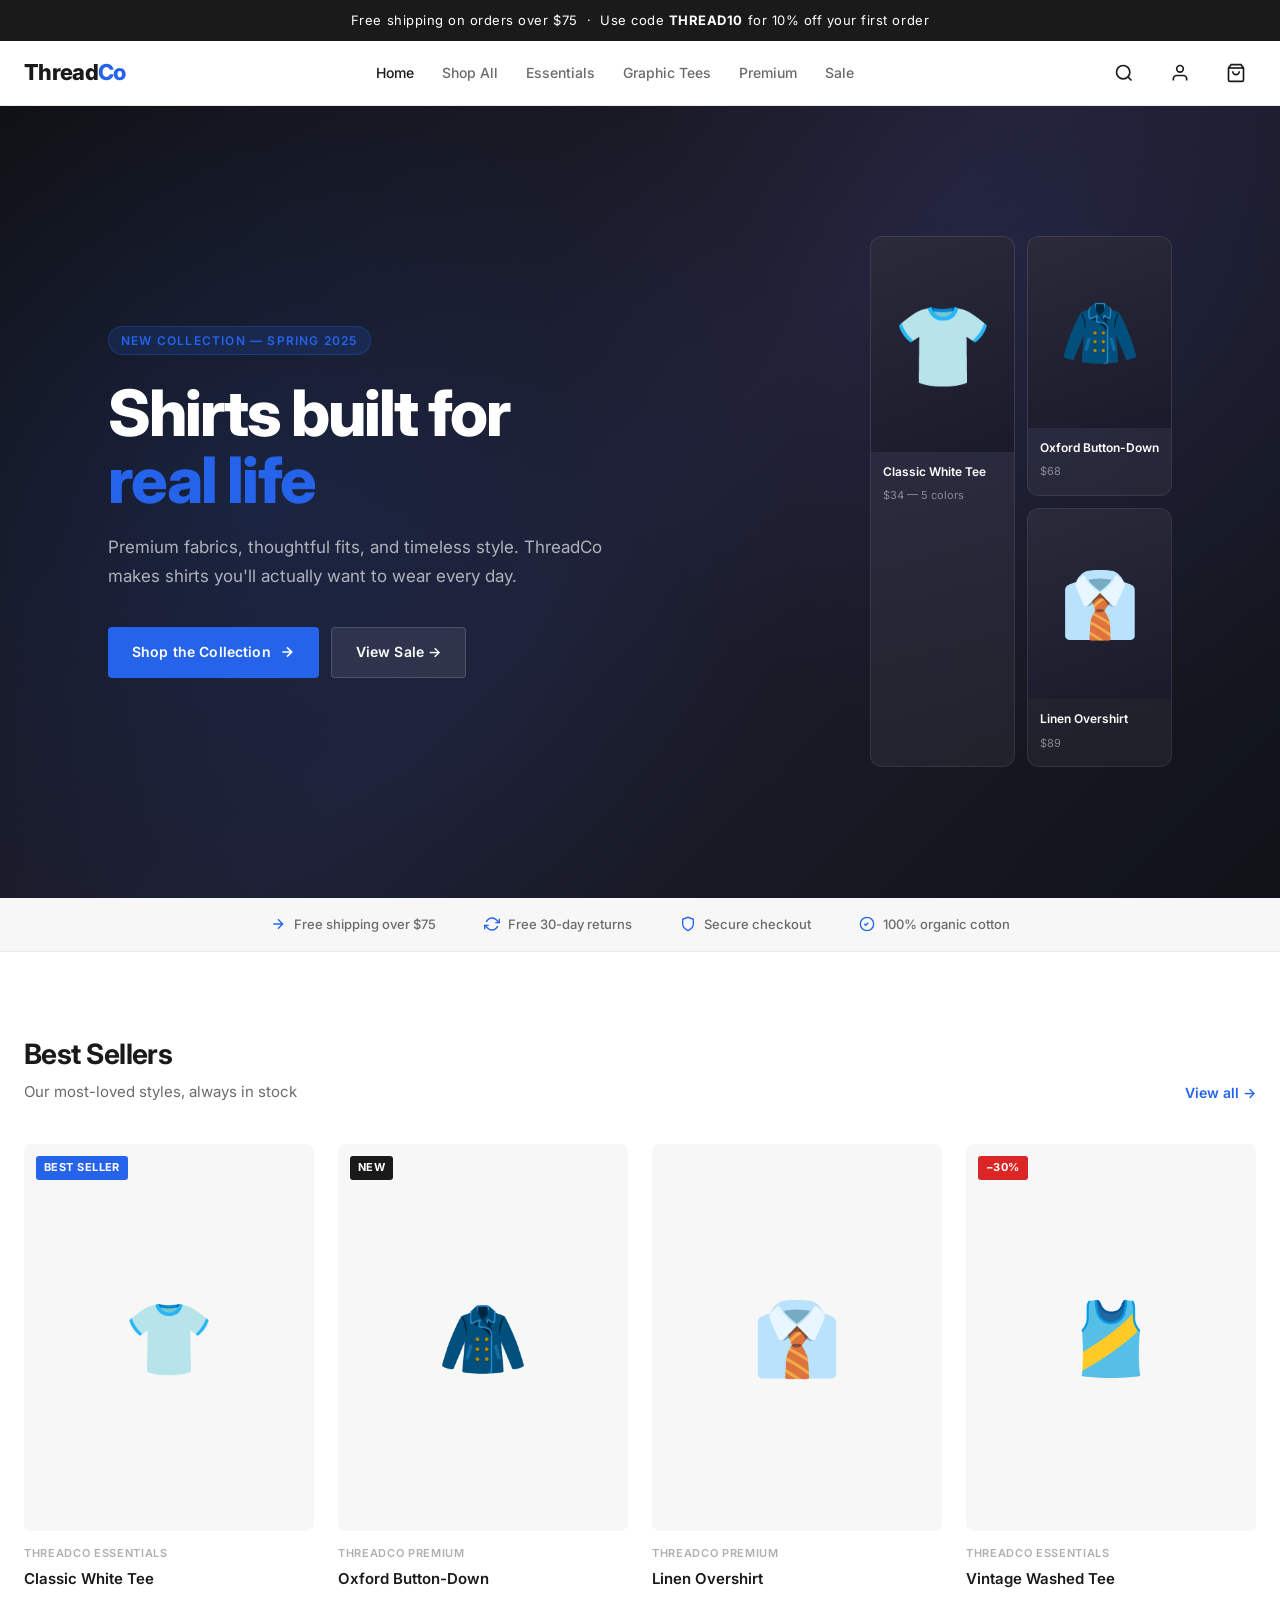
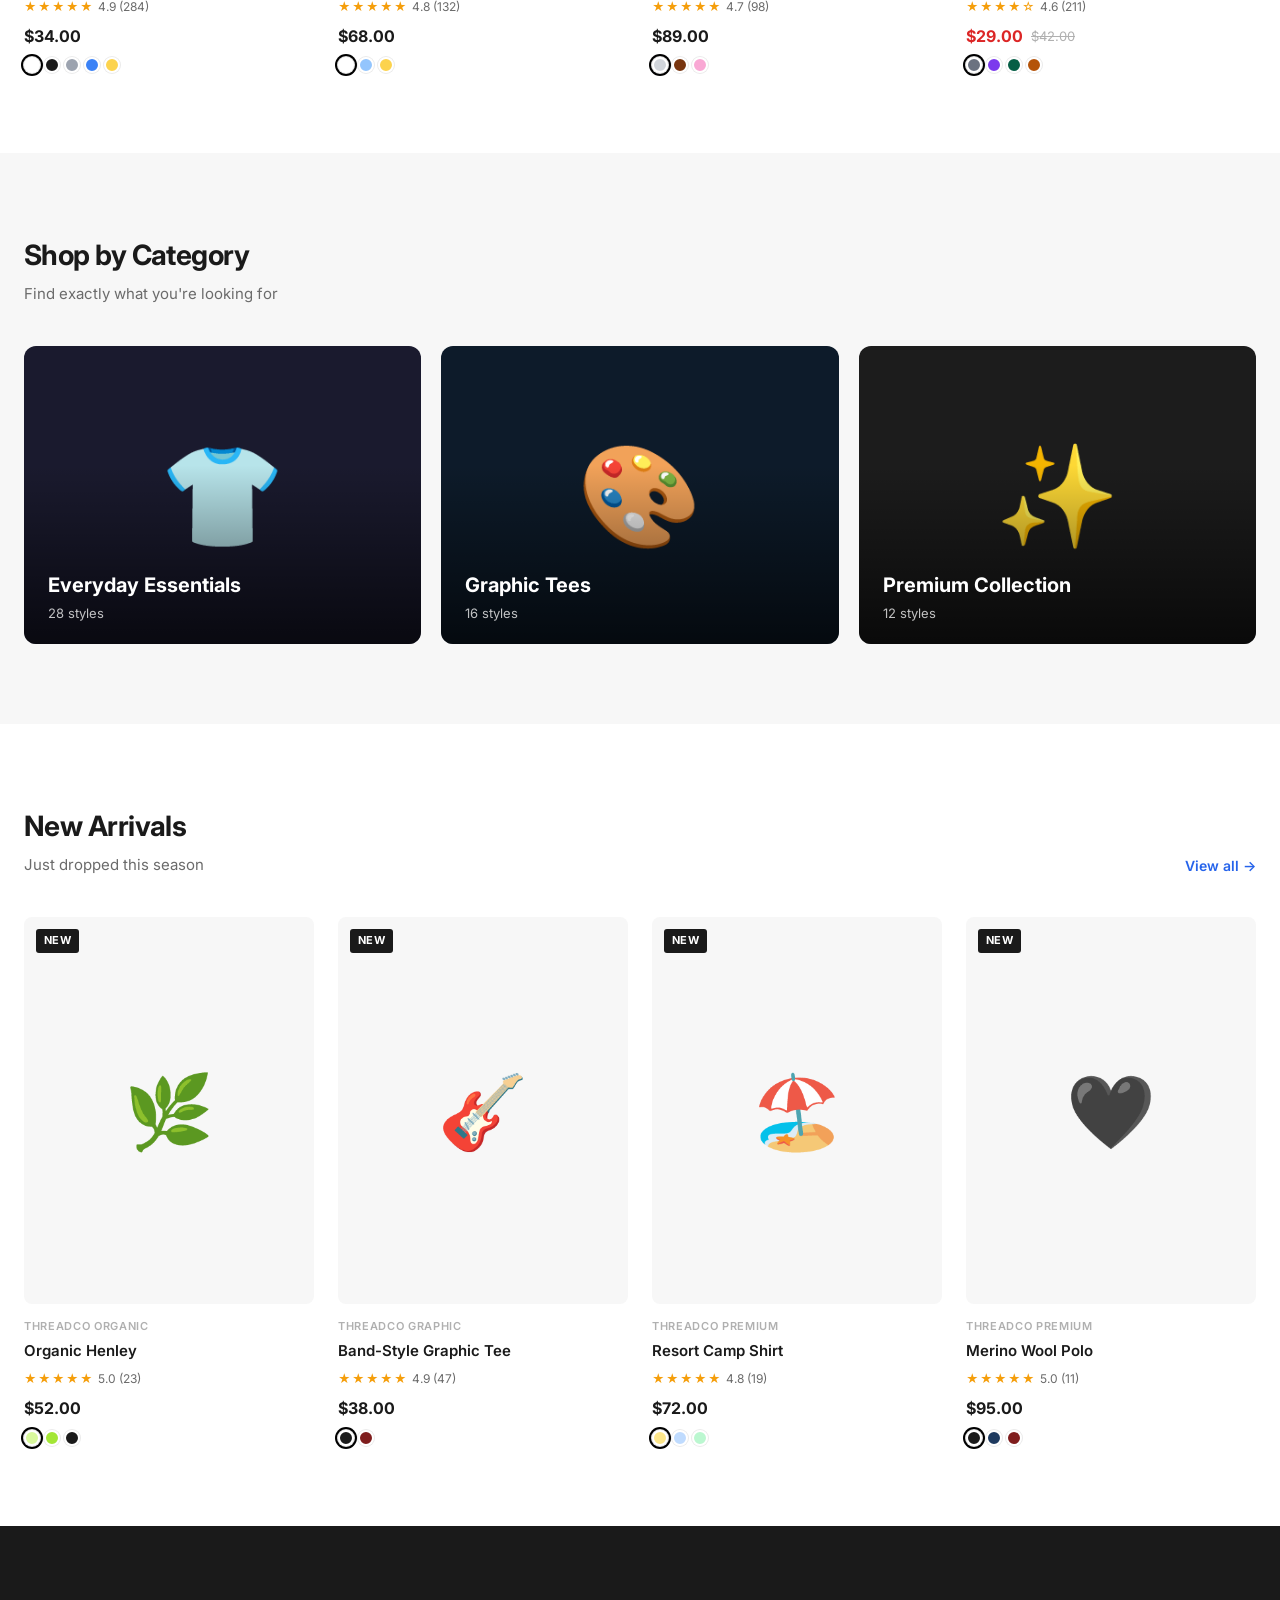
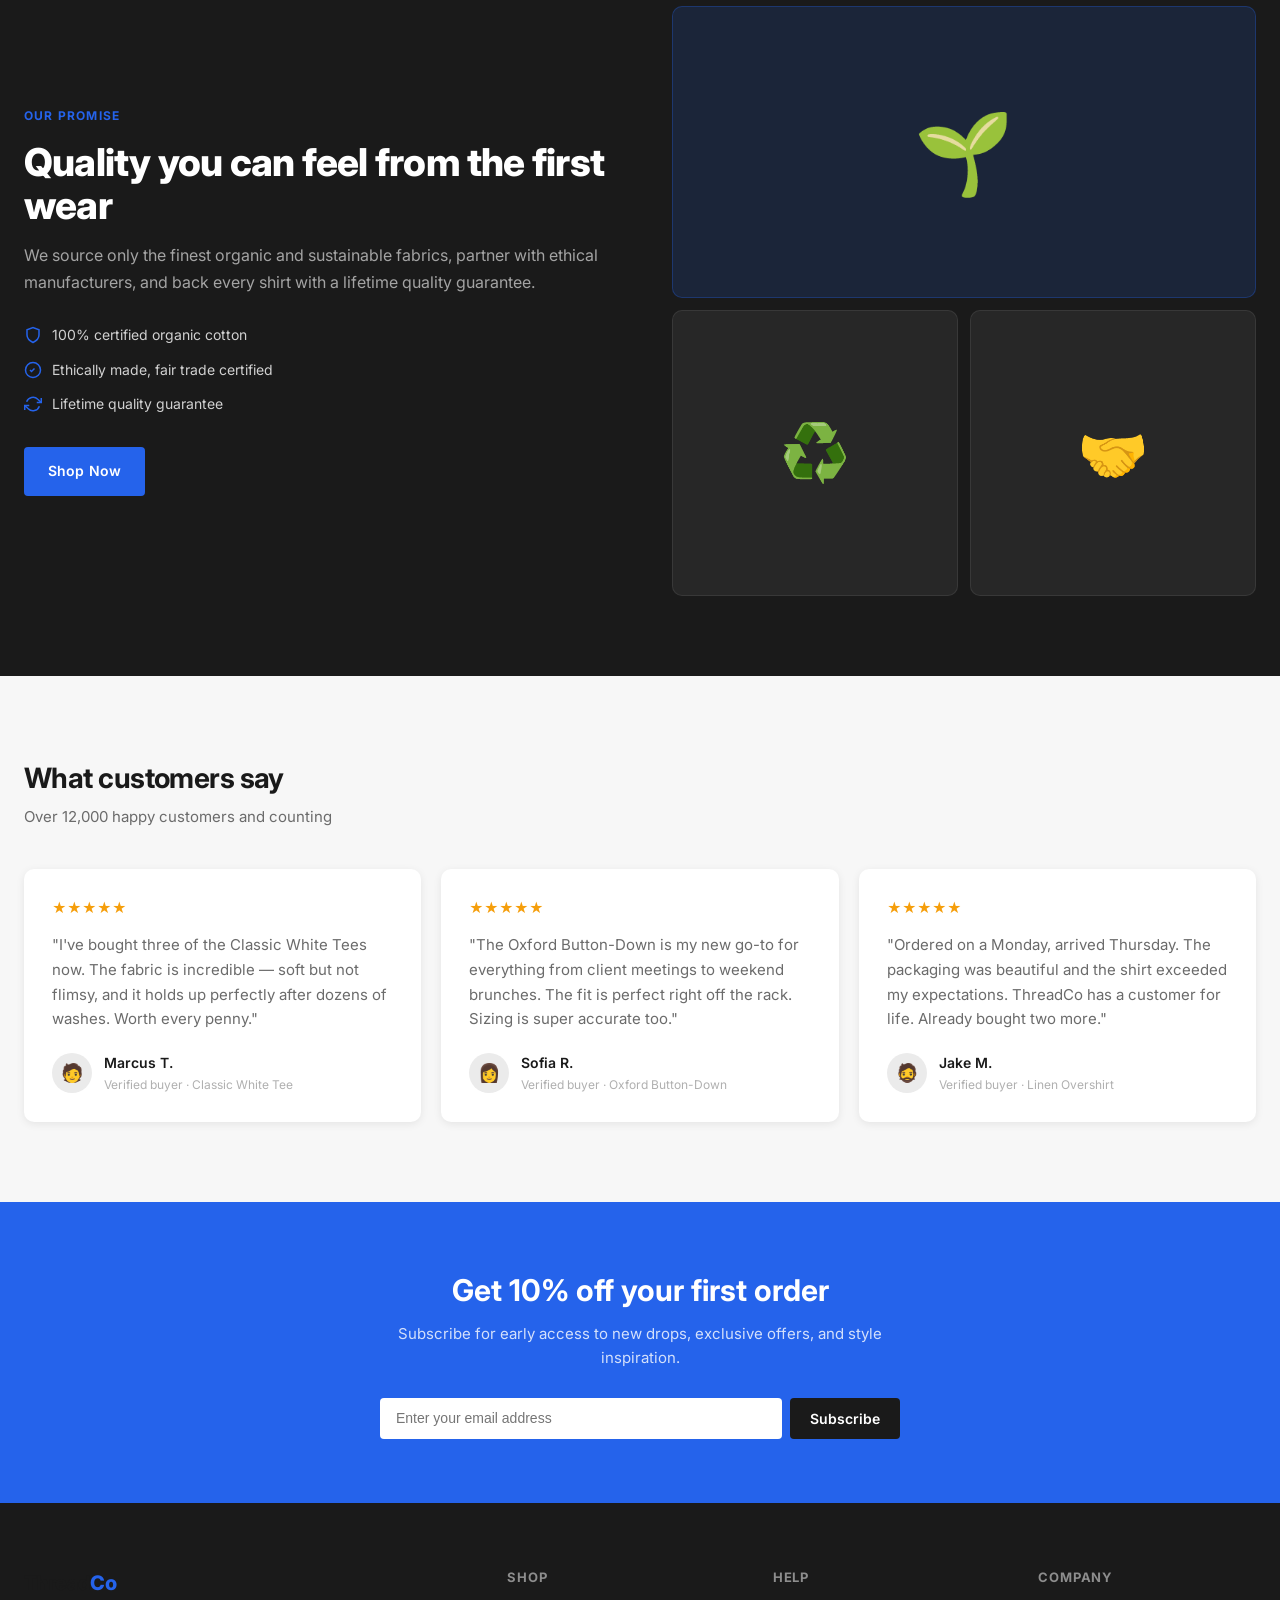
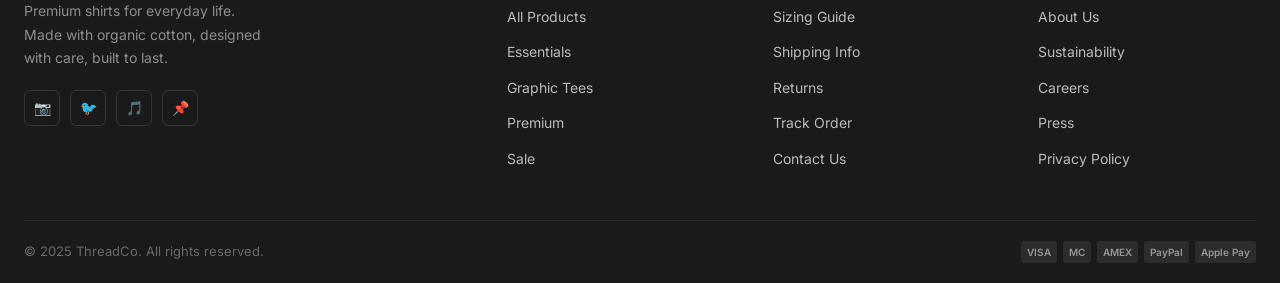
==== index.html @ a00f366d "Initial ThreadCo demo store with Solvea livechat Static Shopify-style shirt store with homepage, col" ====
<!DOCTYPE html>
<html lang="en">
<head>
  <meta charset="UTF-8" />
  <meta name="viewport" content="width=device-width, initial-scale=1.0" />
  <title>ThreadCo — Premium Everyday Shirts</title>
  <link rel="preconnect" href="https://fonts.googleapis.com" />
  <link href="https://fonts.googleapis.com/css2?family=Inter:wght@400;500;600;700;800&display=swap" rel="stylesheet" />
  <link rel="stylesheet" href="css/style.css" />
</head>
<body>

<!-- Announcement Bar -->
<div class="announcement-bar">
  Free shipping on orders over $75 &nbsp;·&nbsp; Use code <strong>THREAD10</strong> for 10% off your first order
</div>

<!-- Header -->
<header class="site-header">
  <div class="header-inner">
    <button class="icon-btn mobile-menu-btn" onclick="openMobileMenu()" aria-label="Menu">
      <svg viewBox="0 0 24 24" fill="none" stroke="currentColor" stroke-width="2"><line x1="3" y1="6" x2="21" y2="6"/><line x1="3" y1="12" x2="21" y2="12"/><line x1="3" y1="18" x2="21" y2="18"/></svg>
    </button>
    <a href="index.html" class="logo">Thread<span>Co</span></a>
    <nav class="main-nav">
      <a href="index.html" class="active">Home</a>
      <a href="collection.html">Shop All</a>
      <a href="collection.html?cat=essentials">Essentials</a>
      <a href="collection.html?cat=graphic">Graphic Tees</a>
      <a href="collection.html?cat=premium">Premium</a>
      <a href="#">Sale</a>
    </nav>
    <div class="header-actions">
      <button class="icon-btn" aria-label="Search">
        <svg viewBox="0 0 24 24" fill="none" stroke="currentColor" stroke-width="2"><circle cx="11" cy="11" r="8"/><path d="M21 21l-4.35-4.35"/></svg>
      </button>
      <button class="icon-btn" aria-label="Account">
        <svg viewBox="0 0 24 24" fill="none" stroke="currentColor" stroke-width="2"><path d="M20 21v-2a4 4 0 00-4-4H8a4 4 0 00-4 4v2"/><circle cx="12" cy="7" r="4"/></svg>
      </button>
      <button class="icon-btn" aria-label="Cart" data-cart-open>
        <svg viewBox="0 0 24 24" fill="none" stroke="currentColor" stroke-width="2"><path d="M6 2L3 6v14a2 2 0 002 2h14a2 2 0 002-2V6l-3-4z"/><line x1="3" y1="6" x2="21" y2="6"/><path d="M16 10a4 4 0 01-8 0"/></svg>
        <span class="cart-count">0</span>
      </button>
    </div>
  </div>
</header>

<!-- Mobile Nav -->
<nav class="mobile-nav">
  <div class="mobile-nav-header">
    <a href="index.html" class="logo">Thread<span>Co</span></a>
    <button class="icon-btn" onclick="closeMobileMenu()">
      <svg viewBox="0 0 24 24" fill="none" stroke="currentColor" stroke-width="2"><line x1="18" y1="6" x2="6" y2="18"/><line x1="6" y1="6" x2="18" y2="18"/></svg>
    </button>
  </div>
  <a href="index.html" class="mobile-link">Home</a>
  <a href="collection.html" class="mobile-link">Shop All</a>
  <a href="collection.html?cat=essentials" class="mobile-link">Essentials</a>
  <a href="collection.html?cat=graphic" class="mobile-link">Graphic Tees</a>
  <a href="collection.html?cat=premium" class="mobile-link">Premium</a>
  <a href="#" class="mobile-link">Sale</a>
</nav>

<!-- Cart Overlay -->
<div class="cart-overlay"></div>

<!-- Cart Drawer -->
<div class="cart-drawer">
  <div class="cart-header">
    <h2>Your Cart</h2>
    <button class="icon-btn cart-close" aria-label="Close cart">
      <svg viewBox="0 0 24 24" fill="none" stroke="currentColor" stroke-width="2"><line x1="18" y1="6" x2="6" y2="18"/><line x1="6" y1="6" x2="18" y2="18"/></svg>
    </button>
  </div>
  <div class="cart-body">
    <div class="cart-empty">
      <svg viewBox="0 0 24 24" fill="none" stroke="currentColor" stroke-width="1.5"><path d="M6 2L3 6v14a2 2 0 002 2h14a2 2 0 002-2V6l-3-4z"/><line x1="3" y1="6" x2="21" y2="6"/><path d="M16 10a4 4 0 01-8 0"/></svg>
      <p>Your cart is empty</p>
    </div>
  </div>
  <div class="cart-footer">
    <div class="cart-subtotal">
      <span>Subtotal</span>
      <span class="cart-total-val">$0.00</span>
    </div>
    <p class="cart-note">Shipping & taxes calculated at checkout</p>
    <a href="#" class="cart-checkout" onclick="showToast('Checkout coming soon!')">Checkout</a>
    <a href="#" class="cart-continue" onclick="closeCart(); return false;">Continue Shopping →</a>
  </div>
</div>

<!-- Hero -->
<section class="hero">
  <div class="hero-bg"></div>
  <div class="hero-pattern"></div>
  <div class="hero-inner">
    <div class="hero-content">
      <span class="hero-label">New Collection — Spring 2025</span>
      <h1>Shirts built for <em>real life</em></h1>
      <p>Premium fabrics, thoughtful fits, and timeless style. ThreadCo makes shirts you'll actually want to wear every day.</p>
      <div class="hero-actions">
        <a href="collection.html" class="btn btn-primary">
          Shop the Collection
          <svg width="16" height="16" viewBox="0 0 24 24" fill="none" stroke="currentColor" stroke-width="2.5"><path d="M5 12h14M12 5l7 7-7 7"/></svg>
        </a>
        <a href="collection.html?cat=sale" class="btn btn-secondary">View Sale →</a>
      </div>
    </div>
    <div class="hero-visual">
      <a href="product.html?id=1" class="hero-card">
        <div class="hero-card-img">👕</div>
        <div class="hero-card-meta">
          <h4>Classic White Tee</h4>
          <span>$34 — 5 colors</span>
        </div>
      </a>
      <a href="product.html?id=2" class="hero-card">
        <div class="hero-card-img">🧥</div>
        <div class="hero-card-meta">
          <h4>Oxford Button-Down</h4>
          <span>$68</span>
        </div>
      </a>
      <a href="product.html?id=3" class="hero-card">
        <div class="hero-card-img">👔</div>
        <div class="hero-card-meta">
          <h4>Linen Overshirt</h4>
          <span>$89</span>
        </div>
      </a>
    </div>
  </div>
</section>

<!-- Trust Bar -->
<div class="trust-bar">
  <div class="trust-bar-inner">
    <div class="trust-item">
      <svg viewBox="0 0 24 24" fill="none" stroke="currentColor" stroke-width="2"><path d="M5 12h14M12 5l7 7-7 7"/></svg>
      Free shipping over $75
    </div>
    <div class="trust-item">
      <svg viewBox="0 0 24 24" fill="none" stroke="currentColor" stroke-width="2"><polyline points="23 4 23 10 17 10"/><polyline points="1 20 1 14 7 14"/><path d="M3.51 9a9 9 0 0114.85-3.36L23 10M1 14l4.64 4.36A9 9 0 0020.49 15"/></svg>
      Free 30-day returns
    </div>
    <div class="trust-item">
      <svg viewBox="0 0 24 24" fill="none" stroke="currentColor" stroke-width="2"><path d="M12 22s8-4 8-10V5l-8-3-8 3v7c0 6 8 10 8 10z"/></svg>
      Secure checkout
    </div>
    <div class="trust-item">
      <svg viewBox="0 0 24 24" fill="none" stroke="currentColor" stroke-width="2"><circle cx="12" cy="12" r="10"/><path d="M8 12l2 2 4-4"/></svg>
      100% organic cotton
    </div>
  </div>
</div>

<!-- Featured Products -->
<section class="section">
  <div class="section-header">
    <div>
      <h2 class="section-title">Best Sellers</h2>
      <p class="section-sub">Our most-loved styles, always in stock</p>
    </div>
    <a href="collection.html" class="view-all">View all →</a>
  </div>
  <div class="product-grid">

    <!-- Product 1 -->
    <div class="product-card" onclick="location.href='product.html?id=1'">
      <div class="product-card-img-wrap">
        <div class="product-placeholder">👕</div>
        <span class="badge badge-hot">Best Seller</span>
        <button class="wishlist-btn" onclick="event.stopPropagation(); toggleWishlist(this)" aria-label="Wishlist">
          <svg viewBox="0 0 24 24" fill="none" stroke="currentColor" stroke-width="2"><path d="M20.84 4.61a5.5 5.5 0 00-7.78 0L12 5.67l-1.06-1.06a5.5 5.5 0 00-7.78 7.78l1.06 1.06L12 21.23l7.78-7.78 1.06-1.06a5.5 5.5 0 000-7.78z"/></svg>
        </button>
        <div class="product-quick-add">
          <button class="quick-add-btn" onclick="event.stopPropagation(); quickAdd('1','Classic White Tee',34,'👕')">Quick Add — S M L XL</button>
        </div>
      </div>
      <div class="product-card-info">
        <p class="product-vendor">ThreadCo Essentials</p>
        <h3 class="product-title">Classic White Tee</h3>
        <div class="product-rating">
          <span class="stars">★★★★★</span>
          <span>4.9 (284)</span>
        </div>
        <div class="product-price">
          <span class="price">$34.00</span>
        </div>
        <div class="swatches">
          <span class="swatch active" style="background:#fff; box-shadow:0 0 0 1px #ddd, 0 0 0 3px #000" title="White"></span>
          <span class="swatch" style="background:#1a1a1a" title="Black"></span>
          <span class="swatch" style="background:#9ca3af" title="Gray"></span>
          <span class="swatch" style="background:#3b82f6" title="Navy"></span>
          <span class="swatch" style="background:#fcd34d" title="Sand"></span>
        </div>
      </div>
    </div>

    <!-- Product 2 -->
    <div class="product-card" onclick="location.href='product.html?id=2'">
      <div class="product-card-img-wrap">
        <div class="product-placeholder">🧥</div>
        <span class="badge badge-new">New</span>
        <button class="wishlist-btn" onclick="event.stopPropagation(); toggleWishlist(this)" aria-label="Wishlist">
          <svg viewBox="0 0 24 24" fill="none" stroke="currentColor" stroke-width="2"><path d="M20.84 4.61a5.5 5.5 0 00-7.78 0L12 5.67l-1.06-1.06a5.5 5.5 0 00-7.78 7.78l1.06 1.06L12 21.23l7.78-7.78 1.06-1.06a5.5 5.5 0 000-7.78z"/></svg>
        </button>
        <div class="product-quick-add">
          <button class="quick-add-btn" onclick="event.stopPropagation(); quickAdd('2','Oxford Button-Down',68,'🧥')">Quick Add — S M L XL</button>
        </div>
      </div>
      <div class="product-card-info">
        <p class="product-vendor">ThreadCo Premium</p>
        <h3 class="product-title">Oxford Button-Down</h3>
        <div class="product-rating"><span class="stars">★★★★★</span><span>4.8 (132)</span></div>
        <div class="product-price"><span class="price">$68.00</span></div>
        <div class="swatches">
          <span class="swatch active" style="background:#fff; box-shadow:0 0 0 1px #ddd, 0 0 0 3px #000"></span>
          <span class="swatch" style="background:#93c5fd"></span>
          <span class="swatch" style="background:#fcd34d"></span>
        </div>
      </div>
    </div>

    <!-- Product 3 -->
    <div class="product-card" onclick="location.href='product.html?id=3'">
      <div class="product-card-img-wrap">
        <div class="product-placeholder">👔</div>
        <button class="wishlist-btn" onclick="event.stopPropagation(); toggleWishlist(this)" aria-label="Wishlist">
          <svg viewBox="0 0 24 24" fill="none" stroke="currentColor" stroke-width="2"><path d="M20.84 4.61a5.5 5.5 0 00-7.78 0L12 5.67l-1.06-1.06a5.5 5.5 0 00-7.78 7.78l1.06 1.06L12 21.23l7.78-7.78 1.06-1.06a5.5 5.5 0 000-7.78z"/></svg>
        </button>
        <div class="product-quick-add">
          <button class="quick-add-btn" onclick="event.stopPropagation(); quickAdd('3','Linen Overshirt',89,'👔')">Quick Add — S M L XL</button>
        </div>
      </div>
      <div class="product-card-info">
        <p class="product-vendor">ThreadCo Premium</p>
        <h3 class="product-title">Linen Overshirt</h3>
        <div class="product-rating"><span class="stars">★★★★★</span><span>4.7 (98)</span></div>
        <div class="product-price"><span class="price">$89.00</span></div>
        <div class="swatches">
          <span class="swatch active" style="background:#d1d5db; box-shadow:0 0 0 1px #ddd, 0 0 0 3px #000"></span>
          <span class="swatch" style="background:#78350f"></span>
          <span class="swatch" style="background:#f9a8d4"></span>
        </div>
      </div>
    </div>

    <!-- Product 4 -->
    <div class="product-card" onclick="location.href='product.html?id=4'">
      <div class="product-card-img-wrap">
        <div class="product-placeholder">🎽</div>
        <span class="badge badge-sale">−30%</span>
        <button class="wishlist-btn" onclick="event.stopPropagation(); toggleWishlist(this)" aria-label="Wishlist">
          <svg viewBox="0 0 24 24" fill="none" stroke="currentColor" stroke-width="2"><path d="M20.84 4.61a5.5 5.5 0 00-7.78 0L12 5.67l-1.06-1.06a5.5 5.5 0 00-7.78 7.78l1.06 1.06L12 21.23l7.78-7.78 1.06-1.06a5.5 5.5 0 000-7.78z"/></svg>
        </button>
        <div class="product-quick-add">
          <button class="quick-add-btn" onclick="event.stopPropagation(); quickAdd('4','Vintage Washed Tee',29,'🎽')">Quick Add — S M L XL</button>
        </div>
      </div>
      <div class="product-card-info">
        <p class="product-vendor">ThreadCo Essentials</p>
        <h3 class="product-title">Vintage Washed Tee</h3>
        <div class="product-rating"><span class="stars">★★★★☆</span><span>4.6 (211)</span></div>
        <div class="product-price">
          <span class="price price-sale">$29.00</span>
          <span class="price-compare">$42.00</span>
        </div>
        <div class="swatches">
          <span class="swatch active" style="background:#6b7280; box-shadow:0 0 0 1px #ddd, 0 0 0 3px #000"></span>
          <span class="swatch" style="background:#7c3aed"></span>
          <span class="swatch" style="background:#065f46"></span>
          <span class="swatch" style="background:#b45309"></span>
        </div>
      </div>
    </div>

  </div>
</section>

<!-- Categories -->
<section class="section categories-section">
  <div class="section-header">
    <div>
      <h2 class="section-title">Shop by Category</h2>
      <p class="section-sub">Find exactly what you're looking for</p>
    </div>
  </div>
  <div class="categories-grid">
    <a href="collection.html?cat=essentials" class="category-card" style="background:#1a1a2e">
      <div class="cat-bg">👕</div>
      <div class="cat-overlay"></div>
      <div class="cat-content">
        <h3>Everyday Essentials</h3>
        <p>28 styles</p>
      </div>
    </a>
    <a href="collection.html?cat=graphic" class="category-card" style="background:#0d1b2a">
      <div class="cat-bg">🎨</div>
      <div class="cat-overlay"></div>
      <div class="cat-content">
        <h3>Graphic Tees</h3>
        <p>16 styles</p>
      </div>
    </a>
    <a href="collection.html?cat=premium" class="category-card" style="background:#1c1c1c">
      <div class="cat-bg">✨</div>
      <div class="cat-overlay"></div>
      <div class="cat-content">
        <h3>Premium Collection</h3>
        <p>12 styles</p>
      </div>
    </a>
  </div>
</section>

<!-- New Arrivals -->
<section class="section">
  <div class="section-header">
    <div>
      <h2 class="section-title">New Arrivals</h2>
      <p class="section-sub">Just dropped this season</p>
    </div>
    <a href="collection.html" class="view-all">View all →</a>
  </div>
  <div class="product-grid">

    <div class="product-card" onclick="location.href='product.html?id=5'">
      <div class="product-card-img-wrap">
        <div class="product-placeholder">🌿</div>
        <span class="badge badge-new">New</span>
        <button class="wishlist-btn" onclick="event.stopPropagation(); toggleWishlist(this)" aria-label="Wishlist">
          <svg viewBox="0 0 24 24" fill="none" stroke="currentColor" stroke-width="2"><path d="M20.84 4.61a5.5 5.5 0 00-7.78 0L12 5.67l-1.06-1.06a5.5 5.5 0 00-7.78 7.78l1.06 1.06L12 21.23l7.78-7.78 1.06-1.06a5.5 5.5 0 000-7.78z"/></svg>
        </button>
        <div class="product-quick-add">
          <button class="quick-add-btn" onclick="event.stopPropagation(); quickAdd('5','Organic Henley',52,'🌿')">Quick Add — S M L XL</button>
        </div>
      </div>
      <div class="product-card-info">
        <p class="product-vendor">ThreadCo Organic</p>
        <h3 class="product-title">Organic Henley</h3>
        <div class="product-rating"><span class="stars">★★★★★</span><span>5.0 (23)</span></div>
        <div class="product-price"><span class="price">$52.00</span></div>
        <div class="swatches">
          <span class="swatch active" style="background:#d9f99d; box-shadow:0 0 0 1px #ddd, 0 0 0 3px #000"></span>
          <span class="swatch" style="background:#a3e635"></span>
          <span class="swatch" style="background:#1a1a1a"></span>
        </div>
      </div>
    </div>

    <div class="product-card" onclick="location.href='product.html?id=6'">
      <div class="product-card-img-wrap">
        <div class="product-placeholder">🎸</div>
        <span class="badge badge-new">New</span>
        <button class="wishlist-btn" onclick="event.stopPropagation(); toggleWishlist(this)" aria-label="Wishlist">
          <svg viewBox="0 0 24 24" fill="none" stroke="currentColor" stroke-width="2"><path d="M20.84 4.61a5.5 5.5 0 00-7.78 0L12 5.67l-1.06-1.06a5.5 5.5 0 00-7.78 7.78l1.06 1.06L12 21.23l7.78-7.78 1.06-1.06a5.5 5.5 0 000-7.78z"/></svg>
        </button>
        <div class="product-quick-add">
          <button class="quick-add-btn" onclick="event.stopPropagation(); quickAdd('6','Band-Style Graphic Tee',38,'🎸')">Quick Add — S M L XL</button>
        </div>
      </div>
      <div class="product-card-info">
        <p class="product-vendor">ThreadCo Graphic</p>
        <h3 class="product-title">Band-Style Graphic Tee</h3>
        <div class="product-rating"><span class="stars">★★★★★</span><span>4.9 (47)</span></div>
        <div class="product-price"><span class="price">$38.00</span></div>
        <div class="swatches">
          <span class="swatch active" style="background:#1a1a1a; box-shadow:0 0 0 1px #ddd, 0 0 0 3px #000"></span>
          <span class="swatch" style="background:#7f1d1d"></span>
        </div>
      </div>
    </div>

    <div class="product-card" onclick="location.href='product.html?id=7'">
      <div class="product-card-img-wrap">
        <div class="product-placeholder">🏖️</div>
        <span class="badge badge-new">New</span>
        <button class="wishlist-btn" onclick="event.stopPropagation(); toggleWishlist(this)" aria-label="Wishlist">
          <svg viewBox="0 0 24 24" fill="none" stroke="currentColor" stroke-width="2"><path d="M20.84 4.61a5.5 5.5 0 00-7.78 0L12 5.67l-1.06-1.06a5.5 5.5 0 00-7.78 7.78l1.06 1.06L12 21.23l7.78-7.78 1.06-1.06a5.5 5.5 0 000-7.78z"/></svg>
        </button>
        <div class="product-quick-add">
          <button class="quick-add-btn" onclick="event.stopPropagation(); quickAdd('7','Resort Camp Shirt',72,'🏖️')">Quick Add — S M L XL</button>
        </div>
      </div>
      <div class="product-card-info">
        <p class="product-vendor">ThreadCo Premium</p>
        <h3 class="product-title">Resort Camp Shirt</h3>
        <div class="product-rating"><span class="stars">★★★★★</span><span>4.8 (19)</span></div>
        <div class="product-price"><span class="price">$72.00</span></div>
        <div class="swatches">
          <span class="swatch active" style="background:#fde68a; box-shadow:0 0 0 1px #ddd, 0 0 0 3px #000"></span>
          <span class="swatch" style="background:#bfdbfe"></span>
          <span class="swatch" style="background:#bbf7d0"></span>
        </div>
      </div>
    </div>

    <div class="product-card" onclick="location.href='product.html?id=8'">
      <div class="product-card-img-wrap">
        <div class="product-placeholder">🖤</div>
        <span class="badge badge-new">New</span>
        <button class="wishlist-btn" onclick="event.stopPropagation(); toggleWishlist(this)" aria-label="Wishlist">
          <svg viewBox="0 0 24 24" fill="none" stroke="currentColor" stroke-width="2"><path d="M20.84 4.61a5.5 5.5 0 00-7.78 0L12 5.67l-1.06-1.06a5.5 5.5 0 00-7.78 7.78l1.06 1.06L12 21.23l7.78-7.78 1.06-1.06a5.5 5.5 0 000-7.78z"/></svg>
        </button>
        <div class="product-quick-add">
          <button class="quick-add-btn" onclick="event.stopPropagation(); quickAdd('8','Merino Polo',95,'🖤')">Quick Add — S M L XL</button>
        </div>
      </div>
      <div class="product-card-info">
        <p class="product-vendor">ThreadCo Premium</p>
        <h3 class="product-title">Merino Wool Polo</h3>
        <div class="product-rating"><span class="stars">★★★★★</span><span>5.0 (11)</span></div>
        <div class="product-price"><span class="price">$95.00</span></div>
        <div class="swatches">
          <span class="swatch active" style="background:#1a1a1a; box-shadow:0 0 0 1px #ddd, 0 0 0 3px #000"></span>
          <span class="swatch" style="background:#1e3a5f"></span>
          <span class="swatch" style="background:#7f1d1d"></span>
        </div>
      </div>
    </div>

  </div>
</section>

<!-- Promo Banner -->
<section class="promo-section">
  <div class="promo-inner">
    <div>
      <div class="promo-label">Our Promise</div>
      <h2>Quality you can feel from the first wear</h2>
      <p>We source only the finest organic and sustainable fabrics, partner with ethical manufacturers, and back every shirt with a lifetime quality guarantee.</p>
      <div class="promo-features">
        <div class="promo-feature">
          <svg viewBox="0 0 24 24" fill="none" stroke="currentColor" stroke-width="2"><path d="M12 22s8-4 8-10V5l-8-3-8 3v7c0 6 8 10 8 10z"/></svg>
          100% certified organic cotton
        </div>
        <div class="promo-feature">
          <svg viewBox="0 0 24 24" fill="none" stroke="currentColor" stroke-width="2"><circle cx="12" cy="12" r="10"/><path d="M8 12l2 2 4-4"/></svg>
          Ethically made, fair trade certified
        </div>
        <div class="promo-feature">
          <svg viewBox="0 0 24 24" fill="none" stroke="currentColor" stroke-width="2"><polyline points="23 4 23 10 17 10"/><polyline points="1 20 1 14 7 14"/><path d="M3.51 9a9 9 0 0114.85-3.36L23 10M1 14l4.64 4.36A9 9 0 0020.49 15"/></svg>
          Lifetime quality guarantee
        </div>
      </div>
      <a href="collection.html" class="btn btn-primary">Shop Now</a>
    </div>
    <div class="promo-visual">
      <div class="promo-img-card">🌱</div>
      <div class="promo-img-card">♻️</div>
      <div class="promo-img-card">🤝</div>
    </div>
  </div>
</section>

<!-- Testimonials -->
<section class="section testimonials-section">
  <div class="section-header">
    <div>
      <h2 class="section-title">What customers say</h2>
      <p class="section-sub">Over 12,000 happy customers and counting</p>
    </div>
  </div>
  <div class="testimonials-grid">
    <div class="testimonial-card">
      <div class="t-stars">★★★★★</div>
      <p class="t-text">"I've bought three of the Classic White Tees now. The fabric is incredible — soft but not flimsy, and it holds up perfectly after dozens of washes. Worth every penny."</p>
      <div class="t-author">
        <div class="t-avatar">🧑</div>
        <div>
          <div class="t-name">Marcus T.</div>
          <div class="t-meta">Verified buyer · Classic White Tee</div>
        </div>
      </div>
    </div>
    <div class="testimonial-card">
      <div class="t-stars">★★★★★</div>
      <p class="t-text">"The Oxford Button-Down is my new go-to for everything from client meetings to weekend brunches. The fit is perfect right off the rack. Sizing is super accurate too."</p>
      <div class="t-author">
        <div class="t-avatar">👩</div>
        <div>
          <div class="t-name">Sofia R.</div>
          <div class="t-meta">Verified buyer · Oxford Button-Down</div>
        </div>
      </div>
    </div>
    <div class="testimonial-card">
      <div class="t-stars">★★★★★</div>
      <p class="t-text">"Ordered on a Monday, arrived Thursday. The packaging was beautiful and the shirt exceeded my expectations. ThreadCo has a customer for life. Already bought two more."</p>
      <div class="t-author">
        <div class="t-avatar">🧔</div>
        <div>
          <div class="t-name">Jake M.</div>
          <div class="t-meta">Verified buyer · Linen Overshirt</div>
        </div>
      </div>
    </div>
  </div>
</section>

<!-- Newsletter -->
<section class="newsletter-section">
  <div class="newsletter-inner">
    <h2>Get 10% off your first order</h2>
    <p>Subscribe for early access to new drops, exclusive offers, and style inspiration.</p>
    <form class="newsletter-form">
      <input type="email" placeholder="Enter your email address" required />
      <button type="submit">Subscribe</button>
    </form>
  </div>
</section>

<!-- Footer -->
<footer class="site-footer">
  <div class="footer-grid">
    <div class="footer-brand">
      <a href="index.html" class="logo">Thread<span>Co</span></a>
      <p>Premium shirts for everyday life. Made with organic cotton, designed with care, built to last.</p>
      <div class="social-links">
        <a href="#" class="social-link" aria-label="Instagram">📷</a>
        <a href="#" class="social-link" aria-label="Twitter">🐦</a>
        <a href="#" class="social-link" aria-label="TikTok">🎵</a>
        <a href="#" class="social-link" aria-label="Pinterest">📌</a>
      </div>
    </div>
    <div class="footer-col">
      <h4>Shop</h4>
      <ul>
        <li><a href="collection.html">All Products</a></li>
        <li><a href="collection.html?cat=essentials">Essentials</a></li>
        <li><a href="collection.html?cat=graphic">Graphic Tees</a></li>
        <li><a href="collection.html?cat=premium">Premium</a></li>
        <li><a href="#">Sale</a></li>
      </ul>
    </div>
    <div class="footer-col">
      <h4>Help</h4>
      <ul>
        <li><a href="#">Sizing Guide</a></li>
        <li><a href="#">Shipping Info</a></li>
        <li><a href="#">Returns</a></li>
        <li><a href="#">Track Order</a></li>
        <li><a href="#">Contact Us</a></li>
      </ul>
    </div>
    <div class="footer-col">
      <h4>Company</h4>
      <ul>
        <li><a href="#">About Us</a></li>
        <li><a href="#">Sustainability</a></li>
        <li><a href="#">Careers</a></li>
        <li><a href="#">Press</a></li>
        <li><a href="#">Privacy Policy</a></li>
      </ul>
    </div>
  </div>
  <div class="footer-bottom">
    <span>© 2025 ThreadCo. All rights reserved.</span>
    <div class="payment-icons">
      <span class="payment-icon">VISA</span>
      <span class="payment-icon">MC</span>
      <span class="payment-icon">AMEX</span>
      <span class="payment-icon">PayPal</span>
      <span class="payment-icon">Apple Pay</span>
    </div>
  </div>
</footer>

<script src="js/store.js"></script>
<script>!(function(){const sc=document.createElement('script');sc.src="https://app.solvea.cx/api_v2/gpt/bots/livechat/embed.js?pid=718&token=e681b865f31b4dfea4852634f29725fe";sc.async=true;sc.defer=true;document.body.appendChild(sc);})();</script>
</body>
</html>
---- css/style.css ----
/* ============================================
   THREADCO — Shopify-style Demo Store CSS
   ============================================ */

*, *::before, *::after { box-sizing: border-box; margin: 0; padding: 0; }

:root {
  --black: #1a1a1a;
  --white: #ffffff;
  --gray-100: #f7f7f7;
  --gray-200: #ebebeb;
  --gray-400: #b0b0b0;
  --gray-600: #6b6b6b;
  --accent: #2563eb;
  --accent-hover: #1d4ed8;
  --red: #dc2626;
  --font: 'Inter', -apple-system, BlinkMacSystemFont, 'Segoe UI', sans-serif;
  --radius: 4px;
  --shadow: 0 2px 8px rgba(0,0,0,0.08);
  --shadow-lg: 0 8px 32px rgba(0,0,0,0.12);
  --transition: 0.2s ease;
}

html { scroll-behavior: smooth; }
body { font-family: var(--font); color: var(--black); background: var(--white); line-height: 1.6; }
a { text-decoration: none; color: inherit; }
img { max-width: 100%; display: block; }
ul { list-style: none; }
button { cursor: pointer; border: none; background: none; font-family: inherit; }

/* ---- ANNOUNCEMENT BAR ---- */
.announcement-bar {
  background: var(--black);
  color: var(--white);
  text-align: center;
  padding: 10px 16px;
  font-size: 13px;
  letter-spacing: 0.04em;
}
.announcement-bar a { color: var(--white); text-decoration: underline; }

/* ---- HEADER ---- */
.site-header {
  position: sticky;
  top: 0;
  z-index: 100;
  background: var(--white);
  border-bottom: 1px solid var(--gray-200);
}
.header-inner {
  max-width: 1280px;
  margin: 0 auto;
  padding: 0 24px;
  height: 64px;
  display: flex;
  align-items: center;
  justify-content: space-between;
  gap: 24px;
}
.logo {
  font-size: 22px;
  font-weight: 800;
  letter-spacing: -0.03em;
  color: var(--black);
}
.logo span { color: var(--accent); }

.main-nav { display: flex; gap: 28px; }
.main-nav a {
  font-size: 14px;
  font-weight: 500;
  color: var(--gray-600);
  transition: color var(--transition);
}
.main-nav a:hover, .main-nav a.active { color: var(--black); }

.header-actions { display: flex; align-items: center; gap: 16px; }
.icon-btn {
  position: relative;
  width: 40px; height: 40px;
  display: flex; align-items: center; justify-content: center;
  border-radius: 50%;
  transition: background var(--transition);
  color: var(--black);
}
.icon-btn:hover { background: var(--gray-100); }
.icon-btn svg { width: 20px; height: 20px; }

.cart-count {
  position: absolute;
  top: 4px; right: 4px;
  width: 16px; height: 16px;
  background: var(--accent);
  color: var(--white);
  font-size: 10px;
  font-weight: 700;
  border-radius: 50%;
  display: flex; align-items: center; justify-content: center;
  display: none;
}
.cart-count.visible { display: flex; }

.mobile-menu-btn { display: none; }

/* ---- HERO ---- */
.hero {
  position: relative;
  background: #0f0f0f;
  color: var(--white);
  overflow: hidden;
  min-height: 88vh;
  display: flex; align-items: center;
}
.hero-bg {
  position: absolute; inset: 0;
  background: linear-gradient(135deg, #0f0f0f 0%, #1e1e2e 50%, #0f1318 100%);
}
.hero-pattern {
  position: absolute; inset: 0;
  background-image: radial-gradient(circle at 20% 50%, rgba(37,99,235,0.15) 0%, transparent 50%),
                    radial-gradient(circle at 80% 20%, rgba(99,102,241,0.1) 0%, transparent 40%);
}
.hero-inner {
  position: relative;
  max-width: 1280px;
  margin: 0 auto;
  padding: 80px 24px;
  display: grid;
  grid-template-columns: 1fr 1fr;
  gap: 64px;
  align-items: center;
}
.hero-content { max-width: 500px; }
.hero-label {
  display: inline-block;
  font-size: 12px;
  font-weight: 600;
  letter-spacing: 0.1em;
  text-transform: uppercase;
  color: var(--accent);
  background: rgba(37,99,235,0.15);
  border: 1px solid rgba(37,99,235,0.3);
  padding: 4px 12px;
  border-radius: 100px;
  margin-bottom: 24px;
}
.hero h1 {
  font-size: clamp(40px, 5vw, 64px);
  font-weight: 800;
  line-height: 1.05;
  letter-spacing: -0.03em;
  margin-bottom: 20px;
}
.hero h1 em { font-style: normal; color: var(--accent); }
.hero p {
  font-size: 17px;
  color: rgba(255,255,255,0.65);
  margin-bottom: 36px;
  line-height: 1.7;
}
.hero-actions { display: flex; gap: 12px; flex-wrap: wrap; }
.btn {
  display: inline-flex; align-items: center; gap: 8px;
  padding: 13px 24px;
  font-size: 14px;
  font-weight: 600;
  border-radius: var(--radius);
  transition: all var(--transition);
  letter-spacing: 0.01em;
}
.btn-primary {
  background: var(--accent);
  color: var(--white);
}
.btn-primary:hover { background: var(--accent-hover); transform: translateY(-1px); box-shadow: 0 4px 16px rgba(37,99,235,0.4); }
.btn-secondary {
  background: rgba(255,255,255,0.08);
  color: var(--white);
  border: 1px solid rgba(255,255,255,0.15);
}
.btn-secondary:hover { background: rgba(255,255,255,0.14); }
.btn-dark {
  background: var(--black);
  color: var(--white);
}
.btn-dark:hover { background: #2a2a2a; }
.btn-outline {
  background: transparent;
  color: var(--black);
  border: 1.5px solid var(--gray-200);
}
.btn-outline:hover { border-color: var(--black); }

.hero-visual {
  display: grid;
  grid-template-columns: 1fr 1fr;
  gap: 12px;
  max-width: 480px;
  margin-left: auto;
}
.hero-card {
  background: rgba(255,255,255,0.05);
  border: 1px solid rgba(255,255,255,0.08);
  border-radius: 12px;
  overflow: hidden;
  position: relative;
  cursor: pointer;
  transition: transform var(--transition);
}
.hero-card:hover { transform: translateY(-4px); }
.hero-card:first-child { grid-row: span 2; }
.hero-card-img {
  width: 100%;
  aspect-ratio: 3/4;
  object-fit: cover;
  background: linear-gradient(160deg, #2a2a3a, #1a1a2a);
  display: flex; align-items: center; justify-content: center;
  font-size: 64px;
}
.hero-card:first-child .hero-card-img { aspect-ratio: 2/3; font-size: 80px; }
.hero-card-meta {
  padding: 10px 12px 12px;
}
.hero-card-meta h4 { font-size: 12px; font-weight: 600; color: var(--white); }
.hero-card-meta span { font-size: 11px; color: rgba(255,255,255,0.45); }

/* ---- TRUST BAR ---- */
.trust-bar {
  background: var(--gray-100);
  border-bottom: 1px solid var(--gray-200);
  padding: 16px 24px;
}
.trust-bar-inner {
  max-width: 1280px;
  margin: 0 auto;
  display: flex;
  justify-content: center;
  gap: 48px;
  flex-wrap: wrap;
}
.trust-item {
  display: flex; align-items: center; gap: 8px;
  font-size: 13px;
  font-weight: 500;
  color: var(--gray-600);
}
.trust-item svg { width: 16px; height: 16px; color: var(--accent); }

/* ---- SECTIONS ---- */
.section { padding: 80px 24px; }
.section-header {
  max-width: 1280px;
  margin: 0 auto 40px;
  display: flex;
  align-items: flex-end;
  justify-content: space-between;
  gap: 16px;
}
.section-title { font-size: 28px; font-weight: 700; letter-spacing: -0.02em; }
.section-sub { font-size: 15px; color: var(--gray-600); margin-top: 4px; }
.view-all {
  font-size: 14px;
  font-weight: 600;
  color: var(--accent);
  white-space: nowrap;
  transition: color var(--transition);
}
.view-all:hover { color: var(--accent-hover); }

/* ---- PRODUCT GRID ---- */
.product-grid {
  max-width: 1280px;
  margin: 0 auto;
  display: grid;
  grid-template-columns: repeat(4, 1fr);
  gap: 24px;
}
.product-card {
  position: relative;
  cursor: pointer;
}
.product-card-img-wrap {
  position: relative;
  overflow: hidden;
  border-radius: 8px;
  background: var(--gray-100);
  aspect-ratio: 3/4;
  margin-bottom: 14px;
}
.product-card-img-wrap .product-placeholder {
  width: 100%; height: 100%;
  display: flex; align-items: center; justify-content: center;
  font-size: 72px;
  transition: transform 0.4s ease;
}
.product-card:hover .product-placeholder { transform: scale(1.05); }
.product-card-img-wrap img {
  width: 100%; height: 100%;
  object-fit: cover;
  transition: transform 0.4s ease;
}
.product-card:hover img { transform: scale(1.05); }

.badge {
  position: absolute;
  top: 12px; left: 12px;
  font-size: 11px;
  font-weight: 700;
  padding: 3px 8px;
  border-radius: 3px;
  letter-spacing: 0.04em;
  text-transform: uppercase;
}
.badge-new { background: var(--black); color: var(--white); }
.badge-sale { background: var(--red); color: var(--white); }
.badge-hot { background: var(--accent); color: var(--white); }

.product-quick-add {
  position: absolute;
  bottom: 12px; left: 12px; right: 12px;
  opacity: 0;
  transform: translateY(8px);
  transition: all var(--transition);
}
.product-card:hover .product-quick-add {
  opacity: 1;
  transform: translateY(0);
}
.quick-add-btn {
  width: 100%;
  padding: 10px;
  background: var(--white);
  color: var(--black);
  font-size: 13px;
  font-weight: 600;
  border-radius: var(--radius);
  border: none;
  cursor: pointer;
  box-shadow: 0 2px 12px rgba(0,0,0,0.15);
  transition: background var(--transition);
}
.quick-add-btn:hover { background: var(--black); color: var(--white); }

.wishlist-btn {
  position: absolute;
  top: 12px; right: 12px;
  width: 32px; height: 32px;
  background: var(--white);
  border-radius: 50%;
  display: flex; align-items: center; justify-content: center;
  opacity: 0;
  transition: opacity var(--transition);
  box-shadow: var(--shadow);
}
.product-card:hover .wishlist-btn { opacity: 1; }
.wishlist-btn svg { width: 16px; height: 16px; }
.wishlist-btn.active svg { fill: var(--red); stroke: var(--red); }

.product-card-info {}
.product-vendor {
  font-size: 11px;
  font-weight: 600;
  text-transform: uppercase;
  letter-spacing: 0.06em;
  color: var(--gray-400);
  margin-bottom: 4px;
}
.product-title {
  font-size: 15px;
  font-weight: 600;
  color: var(--black);
  margin-bottom: 6px;
  transition: color var(--transition);
}
.product-card:hover .product-title { color: var(--accent); }
.product-rating {
  display: flex; align-items: center; gap: 4px;
  font-size: 12px;
  color: var(--gray-600);
  margin-bottom: 8px;
}
.stars { color: #f59e0b; letter-spacing: 1px; }
.product-price {
  display: flex; align-items: center; gap: 8px;
}
.price { font-size: 16px; font-weight: 700; color: var(--black); }
.price-compare {
  font-size: 13px;
  color: var(--gray-400);
  text-decoration: line-through;
}
.price-sale { color: var(--red); }
.swatches {
  display: flex; gap: 4px;
  margin-top: 8px;
}
.swatch {
  width: 16px; height: 16px;
  border-radius: 50%;
  border: 2px solid var(--white);
  box-shadow: 0 0 0 1px var(--gray-200);
  cursor: pointer;
  transition: box-shadow var(--transition);
}
.swatch:hover, .swatch.active { box-shadow: 0 0 0 2px var(--black); }

/* ---- CATEGORIES ---- */
.categories-section { background: var(--gray-100); }
.categories-grid {
  max-width: 1280px;
  margin: 0 auto;
  display: grid;
  grid-template-columns: repeat(3, 1fr);
  gap: 20px;
}
.category-card {
  position: relative;
  border-radius: 12px;
  overflow: hidden;
  aspect-ratio: 4/3;
  cursor: pointer;
  display: flex; align-items: flex-end;
}
.category-card .cat-bg {
  position: absolute; inset: 0;
  transition: transform 0.4s ease;
  display: flex; align-items: center; justify-content: center;
  font-size: 100px;
}
.category-card:hover .cat-bg { transform: scale(1.06); }
.category-card .cat-overlay {
  position: absolute; inset: 0;
  background: linear-gradient(to top, rgba(0,0,0,0.65) 0%, rgba(0,0,0,0.0) 60%);
}
.category-card .cat-content {
  position: relative;
  padding: 20px 24px;
  color: var(--white);
}
.cat-content h3 { font-size: 20px; font-weight: 700; }
.cat-content p { font-size: 13px; color: rgba(255,255,255,0.75); margin-top: 2px; }

/* ---- PROMO BANNER ---- */
.promo-section {
  background: var(--black);
  color: var(--white);
  padding: 80px 24px;
}
.promo-inner {
  max-width: 1280px;
  margin: 0 auto;
  display: grid;
  grid-template-columns: 1fr 1fr;
  gap: 64px;
  align-items: center;
}
.promo-label {
  font-size: 12px; font-weight: 700; letter-spacing: 0.1em; text-transform: uppercase;
  color: var(--accent); margin-bottom: 16px;
}
.promo-inner h2 {
  font-size: clamp(28px, 3vw, 44px);
  font-weight: 800;
  letter-spacing: -0.02em;
  line-height: 1.1;
  margin-bottom: 16px;
}
.promo-inner p { font-size: 16px; color: rgba(255,255,255,0.6); margin-bottom: 28px; line-height: 1.7; }
.promo-features { display: flex; flex-direction: column; gap: 12px; margin-bottom: 32px; }
.promo-feature { display: flex; align-items: center; gap: 10px; font-size: 14px; color: rgba(255,255,255,0.8); }
.promo-feature svg { width: 18px; height: 18px; color: var(--accent); flex-shrink: 0; }
.promo-visual {
  display: grid;
  grid-template-columns: 1fr 1fr;
  gap: 12px;
}
.promo-img-card {
  border-radius: 10px;
  overflow: hidden;
  background: rgba(255,255,255,0.06);
  padding: 32px 20px;
  display: flex; align-items: center; justify-content: center;
  font-size: 56px;
  border: 1px solid rgba(255,255,255,0.08);
  aspect-ratio: 1;
}
.promo-img-card:first-child { grid-column: span 2; aspect-ratio: 2/1; font-size: 80px; background: rgba(37,99,235,0.15); border-color: rgba(37,99,235,0.3); }

/* ---- TESTIMONIALS ---- */
.testimonials-section { background: var(--gray-100); }
.testimonials-grid {
  max-width: 1280px;
  margin: 0 auto;
  display: grid;
  grid-template-columns: repeat(3, 1fr);
  gap: 20px;
}
.testimonial-card {
  background: var(--white);
  border-radius: 10px;
  padding: 28px;
  box-shadow: var(--shadow);
}
.t-stars { color: #f59e0b; font-size: 14px; margin-bottom: 14px; }
.t-text { font-size: 15px; line-height: 1.65; color: var(--gray-600); margin-bottom: 20px; }
.t-author { display: flex; align-items: center; gap: 12px; }
.t-avatar {
  width: 40px; height: 40px;
  border-radius: 50%;
  background: var(--gray-200);
  display: flex; align-items: center; justify-content: center;
  font-size: 18px;
  flex-shrink: 0;
}
.t-name { font-size: 14px; font-weight: 600; }
.t-meta { font-size: 12px; color: var(--gray-400); }

/* ---- NEWSLETTER ---- */
.newsletter-section { background: var(--accent); color: var(--white); padding: 64px 24px; text-align: center; }
.newsletter-inner { max-width: 520px; margin: 0 auto; }
.newsletter-section h2 { font-size: 30px; font-weight: 700; margin-bottom: 8px; }
.newsletter-section p { font-size: 15px; color: rgba(255,255,255,0.8); margin-bottom: 28px; }
.newsletter-form { display: flex; gap: 8px; }
.newsletter-form input {
  flex: 1;
  padding: 12px 16px;
  border: none;
  border-radius: var(--radius);
  font-size: 14px;
  outline: none;
}
.newsletter-form button {
  padding: 12px 20px;
  background: var(--black);
  color: var(--white);
  border-radius: var(--radius);
  font-size: 14px;
  font-weight: 600;
  white-space: nowrap;
  transition: background var(--transition);
}
.newsletter-form button:hover { background: #2a2a2a; }

/* ---- FOOTER ---- */
.site-footer {
  background: var(--black);
  color: var(--white);
  padding: 64px 24px 0;
}
.footer-grid {
  max-width: 1280px;
  margin: 0 auto;
  display: grid;
  grid-template-columns: 2fr 1fr 1fr 1fr;
  gap: 48px;
  padding-bottom: 48px;
  border-bottom: 1px solid rgba(255,255,255,0.08);
}
.footer-brand .logo { font-size: 20px; margin-bottom: 14px; }
.footer-brand p { font-size: 14px; color: rgba(255,255,255,0.5); line-height: 1.7; max-width: 240px; }
.social-links { display: flex; gap: 10px; margin-top: 20px; }
.social-link {
  width: 36px; height: 36px;
  border: 1px solid rgba(255,255,255,0.12);
  border-radius: 6px;
  display: flex; align-items: center; justify-content: center;
  font-size: 14px;
  transition: border-color var(--transition);
}
.social-link:hover { border-color: rgba(255,255,255,0.35); }
.footer-col h4 { font-size: 13px; font-weight: 700; letter-spacing: 0.06em; text-transform: uppercase; color: rgba(255,255,255,0.5); margin-bottom: 16px; }
.footer-col ul { display: flex; flex-direction: column; gap: 10px; }
.footer-col ul li a { font-size: 14px; color: rgba(255,255,255,0.7); transition: color var(--transition); }
.footer-col ul li a:hover { color: var(--white); }
.footer-bottom {
  max-width: 1280px;
  margin: 0 auto;
  padding: 20px 0;
  display: flex;
  justify-content: space-between;
  align-items: center;
  font-size: 13px;
  color: rgba(255,255,255,0.35);
  gap: 16px;
  flex-wrap: wrap;
}
.payment-icons { display: flex; gap: 6px; }
.payment-icon {
  padding: 3px 6px;
  background: rgba(255,255,255,0.08);
  border-radius: 3px;
  font-size: 10px;
  font-weight: 600;
  color: rgba(255,255,255,0.5);
}

/* ---- CART DRAWER ---- */
.cart-overlay {
  position: fixed; inset: 0;
  background: rgba(0,0,0,0.4);
  z-index: 200;
  opacity: 0;
  pointer-events: none;
  transition: opacity 0.3s ease;
}
.cart-overlay.open { opacity: 1; pointer-events: all; }
.cart-drawer {
  position: fixed;
  top: 0; right: 0; bottom: 0;
  width: 400px;
  background: var(--white);
  z-index: 201;
  transform: translateX(100%);
  transition: transform 0.35s cubic-bezier(0.4,0,0.2,1);
  display: flex; flex-direction: column;
}
.cart-drawer.open { transform: translateX(0); }
.cart-header {
  padding: 20px 24px;
  border-bottom: 1px solid var(--gray-200);
  display: flex; align-items: center; justify-content: space-between;
}
.cart-header h2 { font-size: 18px; font-weight: 700; }
.cart-close { color: var(--gray-600); transition: color var(--transition); }
.cart-close:hover { color: var(--black); }
.cart-close svg { width: 22px; height: 22px; }
.cart-body { flex: 1; overflow-y: auto; padding: 24px; }
.cart-empty { text-align: center; padding: 60px 0; color: var(--gray-400); }
.cart-empty svg { width: 48px; height: 48px; margin: 0 auto 16px; }
.cart-empty p { font-size: 16px; }
.cart-item {
  display: flex; gap: 16px;
  padding: 16px 0;
  border-bottom: 1px solid var(--gray-200);
}
.cart-item:last-child { border-bottom: none; }
.cart-item-img {
  width: 72px; height: 90px;
  border-radius: 6px;
  background: var(--gray-100);
  display: flex; align-items: center; justify-content: center;
  font-size: 28px;
  flex-shrink: 0;
}
.cart-item-info { flex: 1; }
.cart-item-title { font-size: 14px; font-weight: 600; margin-bottom: 4px; }
.cart-item-variant { font-size: 12px; color: var(--gray-600); margin-bottom: 10px; }
.cart-item-actions { display: flex; align-items: center; gap: 8px; }
.qty-control { display: flex; align-items: center; border: 1px solid var(--gray-200); border-radius: var(--radius); }
.qty-btn {
  width: 28px; height: 28px;
  display: flex; align-items: center; justify-content: center;
  font-size: 16px; font-weight: 400;
  color: var(--gray-600);
  transition: color var(--transition);
}
.qty-btn:hover { color: var(--black); }
.qty-val { width: 28px; text-align: center; font-size: 14px; font-weight: 600; }
.cart-item-remove { font-size: 12px; color: var(--gray-400); margin-left: auto; transition: color var(--transition); }
.cart-item-remove:hover { color: var(--red); }
.cart-item-price { font-size: 14px; font-weight: 700; }
.cart-footer {
  padding: 20px 24px;
  border-top: 1px solid var(--gray-200);
}
.cart-subtotal {
  display: flex; justify-content: space-between;
  font-size: 16px; font-weight: 600;
  margin-bottom: 8px;
}
.cart-note { font-size: 12px; color: var(--gray-600); margin-bottom: 16px; }
.cart-checkout {
  display: block; width: 100%;
  padding: 14px;
  background: var(--black);
  color: var(--white);
  font-size: 15px; font-weight: 600;
  text-align: center;
  border-radius: var(--radius);
  transition: background var(--transition);
}
.cart-checkout:hover { background: var(--accent); }
.cart-continue {
  display: block;
  text-align: center;
  font-size: 13px;
  color: var(--gray-600);
  margin-top: 12px;
  transition: color var(--transition);
}
.cart-continue:hover { color: var(--black); }

/* ---- COLLECTION PAGE ---- */
.page-hero {
  background: var(--black);
  color: var(--white);
  padding: 60px 24px;
  text-align: center;
}
.page-hero h1 { font-size: 40px; font-weight: 800; letter-spacing: -0.03em; margin-bottom: 8px; }
.page-hero p { font-size: 16px; color: rgba(255,255,255,0.6); }
.breadcrumb {
  font-size: 13px;
  color: rgba(255,255,255,0.4);
  margin-bottom: 16px;
}
.breadcrumb a { color: rgba(255,255,255,0.6); }
.breadcrumb a:hover { color: var(--white); }

.collection-layout {
  max-width: 1280px;
  margin: 0 auto;
  padding: 40px 24px;
  display: grid;
  grid-template-columns: 240px 1fr;
  gap: 40px;
  align-items: start;
}
.filters-sidebar { position: sticky; top: 80px; }
.filter-group { margin-bottom: 28px; }
.filter-group h3 { font-size: 13px; font-weight: 700; letter-spacing: 0.04em; text-transform: uppercase; margin-bottom: 12px; }
.filter-option { display: flex; align-items: center; gap: 8px; margin-bottom: 8px; }
.filter-option input[type="checkbox"] { width: 16px; height: 16px; accent-color: var(--accent); cursor: pointer; }
.filter-option label { font-size: 14px; cursor: pointer; }
.filter-option label span { color: var(--gray-400); font-size: 12px; }
.color-filters { display: flex; flex-wrap: wrap; gap: 8px; }
.cf-swatch {
  width: 28px; height: 28px;
  border-radius: 50%;
  cursor: pointer;
  border: 2px solid var(--white);
  box-shadow: 0 0 0 1px var(--gray-200);
  transition: box-shadow var(--transition);
  position: relative;
}
.cf-swatch:hover, .cf-swatch.active { box-shadow: 0 0 0 2px var(--black); }
.size-filters { display: flex; flex-wrap: wrap; gap: 6px; }
.size-btn {
  padding: 5px 10px;
  border: 1.5px solid var(--gray-200);
  border-radius: 3px;
  font-size: 13px;
  font-weight: 500;
  color: var(--gray-600);
  transition: all var(--transition);
}
.size-btn:hover, .size-btn.active { border-color: var(--black); color: var(--black); background: var(--black); color: var(--white); }
.price-range { }
.price-range input[type="range"] { width: 100%; accent-color: var(--accent); }
.price-range-labels { display: flex; justify-content: space-between; font-size: 12px; color: var(--gray-600); margin-top: 4px; }
.filter-divider { height: 1px; background: var(--gray-200); margin-bottom: 28px; }

.collection-main {}
.collection-toolbar {
  display: flex; align-items: center; justify-content: space-between;
  margin-bottom: 24px;
  gap: 16px;
}
.product-count { font-size: 14px; color: var(--gray-600); }
.toolbar-right { display: flex; align-items: center; gap: 12px; }
.sort-select {
  padding: 8px 12px;
  border: 1.5px solid var(--gray-200);
  border-radius: var(--radius);
  font-size: 14px;
  font-family: var(--font);
  outline: none;
  cursor: pointer;
  background: var(--white);
}
.sort-select:focus { border-color: var(--accent); }
.grid-toggle { display: flex; gap: 4px; }
.grid-toggle button {
  width: 32px; height: 32px;
  display: flex; align-items: center; justify-content: center;
  border-radius: var(--radius);
  color: var(--gray-400);
  transition: all var(--transition);
}
.grid-toggle button.active, .grid-toggle button:hover { background: var(--gray-100); color: var(--black); }
.grid-toggle svg { width: 18px; height: 18px; }

/* ---- PRODUCT PAGE ---- */
.product-page {
  max-width: 1280px;
  margin: 0 auto;
  padding: 40px 24px 80px;
  display: grid;
  grid-template-columns: 1fr 1fr;
  gap: 64px;
}
.product-gallery { position: sticky; top: 80px; }
.product-main-img {
  border-radius: 12px;
  background: var(--gray-100);
  aspect-ratio: 3/4;
  display: flex; align-items: center; justify-content: center;
  font-size: 160px;
  margin-bottom: 12px;
  overflow: hidden;
}
.product-thumbs { display: flex; gap: 8px; }
.product-thumb {
  width: 72px; height: 72px;
  border-radius: 6px;
  background: var(--gray-100);
  display: flex; align-items: center; justify-content: center;
  font-size: 28px;
  cursor: pointer;
  border: 2px solid transparent;
  transition: border-color var(--transition);
  flex-shrink: 0;
}
.product-thumb.active { border-color: var(--black); }

.product-info {}
.product-info .breadcrumb { color: var(--gray-400); margin-bottom: 12px; }
.product-info .breadcrumb a { color: var(--gray-600); }
.product-info .breadcrumb a:hover { color: var(--black); }
.product-info-vendor { font-size: 12px; font-weight: 600; text-transform: uppercase; letter-spacing: 0.06em; color: var(--accent); margin-bottom: 8px; }
.product-info h1 { font-size: 32px; font-weight: 800; letter-spacing: -0.02em; margin-bottom: 12px; }
.product-info-rating { display: flex; align-items: center; gap: 8px; margin-bottom: 16px; }
.rating-count { font-size: 13px; color: var(--gray-600); }
.product-info-price { font-size: 26px; font-weight: 700; margin-bottom: 20px; display: flex; align-items: center; gap: 10px; }
.product-info-price .compare { font-size: 18px; font-weight: 400; color: var(--gray-400); text-decoration: line-through; }
.product-info-price .save-badge { font-size: 13px; font-weight: 600; background: #fef2f2; color: var(--red); padding: 3px 8px; border-radius: 3px; }
.product-description { font-size: 15px; color: var(--gray-600); line-height: 1.7; margin-bottom: 24px; }
.variant-section { margin-bottom: 20px; }
.variant-label { font-size: 13px; font-weight: 600; margin-bottom: 10px; }
.variant-label span { font-weight: 400; color: var(--gray-600); }
.size-grid { display: flex; flex-wrap: wrap; gap: 8px; }
.size-option {
  padding: 8px 14px;
  border: 1.5px solid var(--gray-200);
  border-radius: var(--radius);
  font-size: 14px; font-weight: 500;
  cursor: pointer;
  transition: all var(--transition);
}
.size-option:hover { border-color: var(--gray-600); }
.size-option.selected { border-color: var(--black); background: var(--black); color: var(--white); }
.size-option.sold-out { color: var(--gray-400); text-decoration: line-through; cursor: not-allowed; }
.color-list { display: flex; flex-wrap: wrap; gap: 8px; }
.color-option {
  width: 32px; height: 32px;
  border-radius: 50%;
  cursor: pointer;
  border: 2px solid var(--white);
  box-shadow: 0 0 0 1.5px var(--gray-200);
  transition: box-shadow var(--transition);
}
.color-option:hover, .color-option.selected { box-shadow: 0 0 0 2.5px var(--black); }
.qty-row { display: flex; align-items: center; gap: 12px; margin-bottom: 16px; }
.qty-picker { display: flex; align-items: center; border: 1.5px solid var(--gray-200); border-radius: var(--radius); overflow: hidden; }
.qty-picker button { width: 36px; height: 44px; font-size: 18px; font-weight: 300; color: var(--gray-600); transition: background var(--transition); }
.qty-picker button:hover { background: var(--gray-100); }
.qty-picker span { width: 44px; text-align: center; font-size: 16px; font-weight: 600; }
.add-to-cart-btn {
  flex: 1;
  padding: 14px;
  background: var(--black);
  color: var(--white);
  font-size: 15px; font-weight: 600;
  border-radius: var(--radius);
  transition: background var(--transition);
  text-align: center;
  border: none;
  cursor: pointer;
}
.add-to-cart-btn:hover { background: var(--accent); }
.buy-now-btn {
  width: 100%;
  padding: 14px;
  background: var(--accent);
  color: var(--white);
  font-size: 15px; font-weight: 600;
  border-radius: var(--radius);
  border: none;
  cursor: pointer;
  margin-top: 10px;
  transition: background var(--transition);
}
.buy-now-btn:hover { background: var(--accent-hover); }
.product-meta-row {
  display: flex; align-items: center; gap: 16px;
  font-size: 13px; color: var(--gray-600);
  margin-top: 20px; padding-top: 20px;
  border-top: 1px solid var(--gray-200);
  flex-wrap: wrap;
}
.product-meta-row span { display: flex; align-items: center; gap: 4px; }
.product-meta-row svg { width: 14px; height: 14px; }

/* ---- TOAST NOTIFICATION ---- */
.toast {
  position: fixed;
  bottom: 24px; right: 24px;
  background: var(--black);
  color: var(--white);
  padding: 14px 20px;
  border-radius: 8px;
  font-size: 14px;
  font-weight: 500;
  box-shadow: var(--shadow-lg);
  z-index: 500;
  transform: translateY(100px);
  opacity: 0;
  transition: all 0.3s cubic-bezier(0.4, 0, 0.2, 1);
  display: flex; align-items: center; gap: 10px;
  max-width: 320px;
}
.toast.show { transform: translateY(0); opacity: 1; }
.toast svg { width: 18px; height: 18px; color: #4ade80; flex-shrink: 0; }

/* ---- MOBILE MENU ---- */
.mobile-nav {
  position: fixed;
  top: 0; left: 0; bottom: 0;
  width: 280px;
  background: var(--white);
  z-index: 201;
  transform: translateX(-100%);
  transition: transform 0.3s ease;
  padding: 24px;
  display: flex; flex-direction: column; gap: 0;
}
.mobile-nav.open { transform: translateX(0); }
.mobile-nav-header { display: flex; justify-content: space-between; align-items: center; margin-bottom: 32px; }
.mobile-nav a.mobile-link {
  display: block;
  padding: 14px 0;
  font-size: 18px; font-weight: 600;
  border-bottom: 1px solid var(--gray-200);
  transition: color var(--transition);
}
.mobile-nav a.mobile-link:hover { color: var(--accent); }

/* ---- RESPONSIVE ---- */
@media (max-width: 1024px) {
  .product-grid { grid-template-columns: repeat(3, 1fr); }
  .hero-inner { grid-template-columns: 1fr; }
  .hero-visual { display: none; }
  .footer-grid { grid-template-columns: 1fr 1fr; gap: 32px; }
  .collection-layout { grid-template-columns: 200px 1fr; gap: 24px; }
  .promo-inner { grid-template-columns: 1fr; gap: 40px; }
  .promo-visual { max-width: 400px; }
}
@media (max-width: 768px) {
  .product-grid { grid-template-columns: repeat(2, 1fr); gap: 16px; }
  .categories-grid { grid-template-columns: 1fr 1fr; }
  .categories-grid .category-card:last-child { grid-column: 1/-1; }
  .main-nav { display: none; }
  .mobile-menu-btn { display: flex; }
  .cart-drawer { width: 100%; }
  .testimonials-grid { grid-template-columns: 1fr; }
  .newsletter-form { flex-direction: column; }
  .collection-layout { grid-template-columns: 1fr; }
  .filters-sidebar { position: static; display: none; }
  .product-page { grid-template-columns: 1fr; }
  .product-gallery { position: static; }
  .footer-grid { grid-template-columns: 1fr; }
}
@media (max-width: 480px) {
  .product-grid { grid-template-columns: repeat(2, 1fr); gap: 12px; }
  .section { padding: 48px 16px; }
  .header-inner { padding: 0 16px; }
}
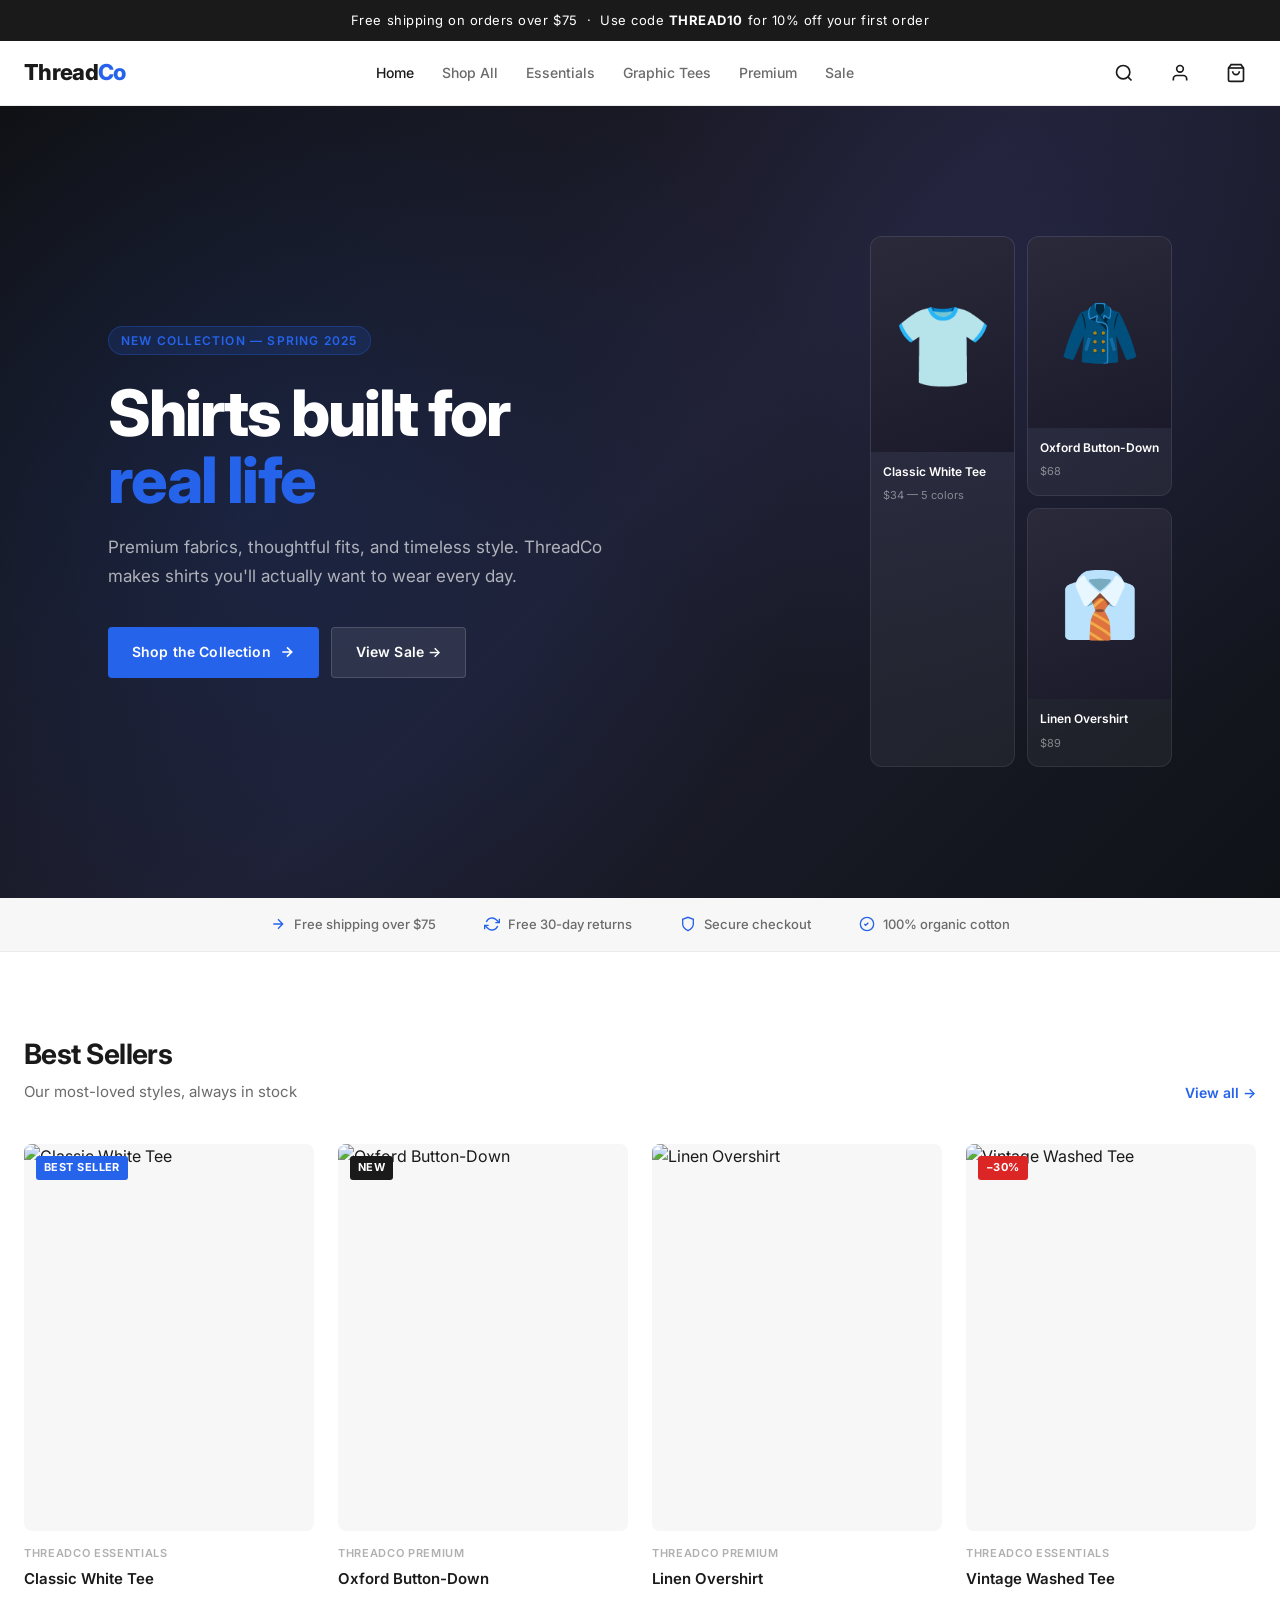
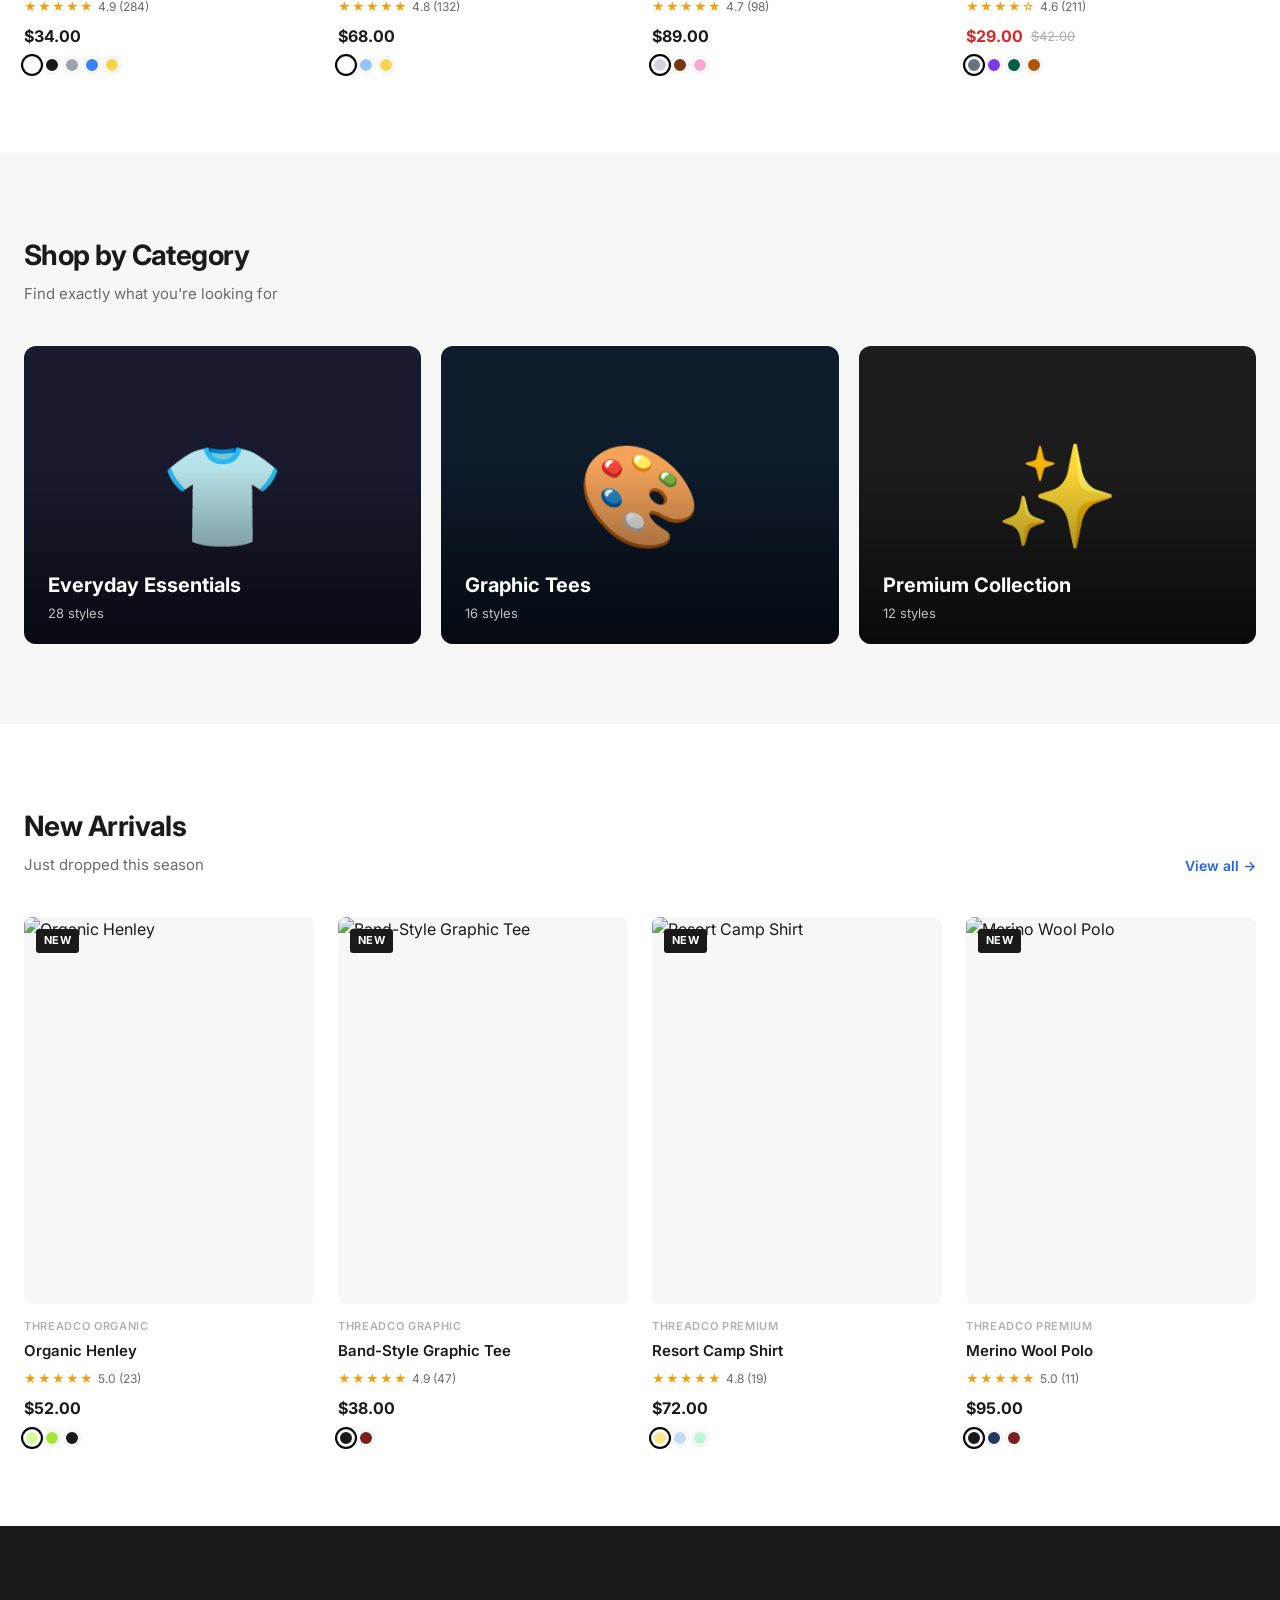
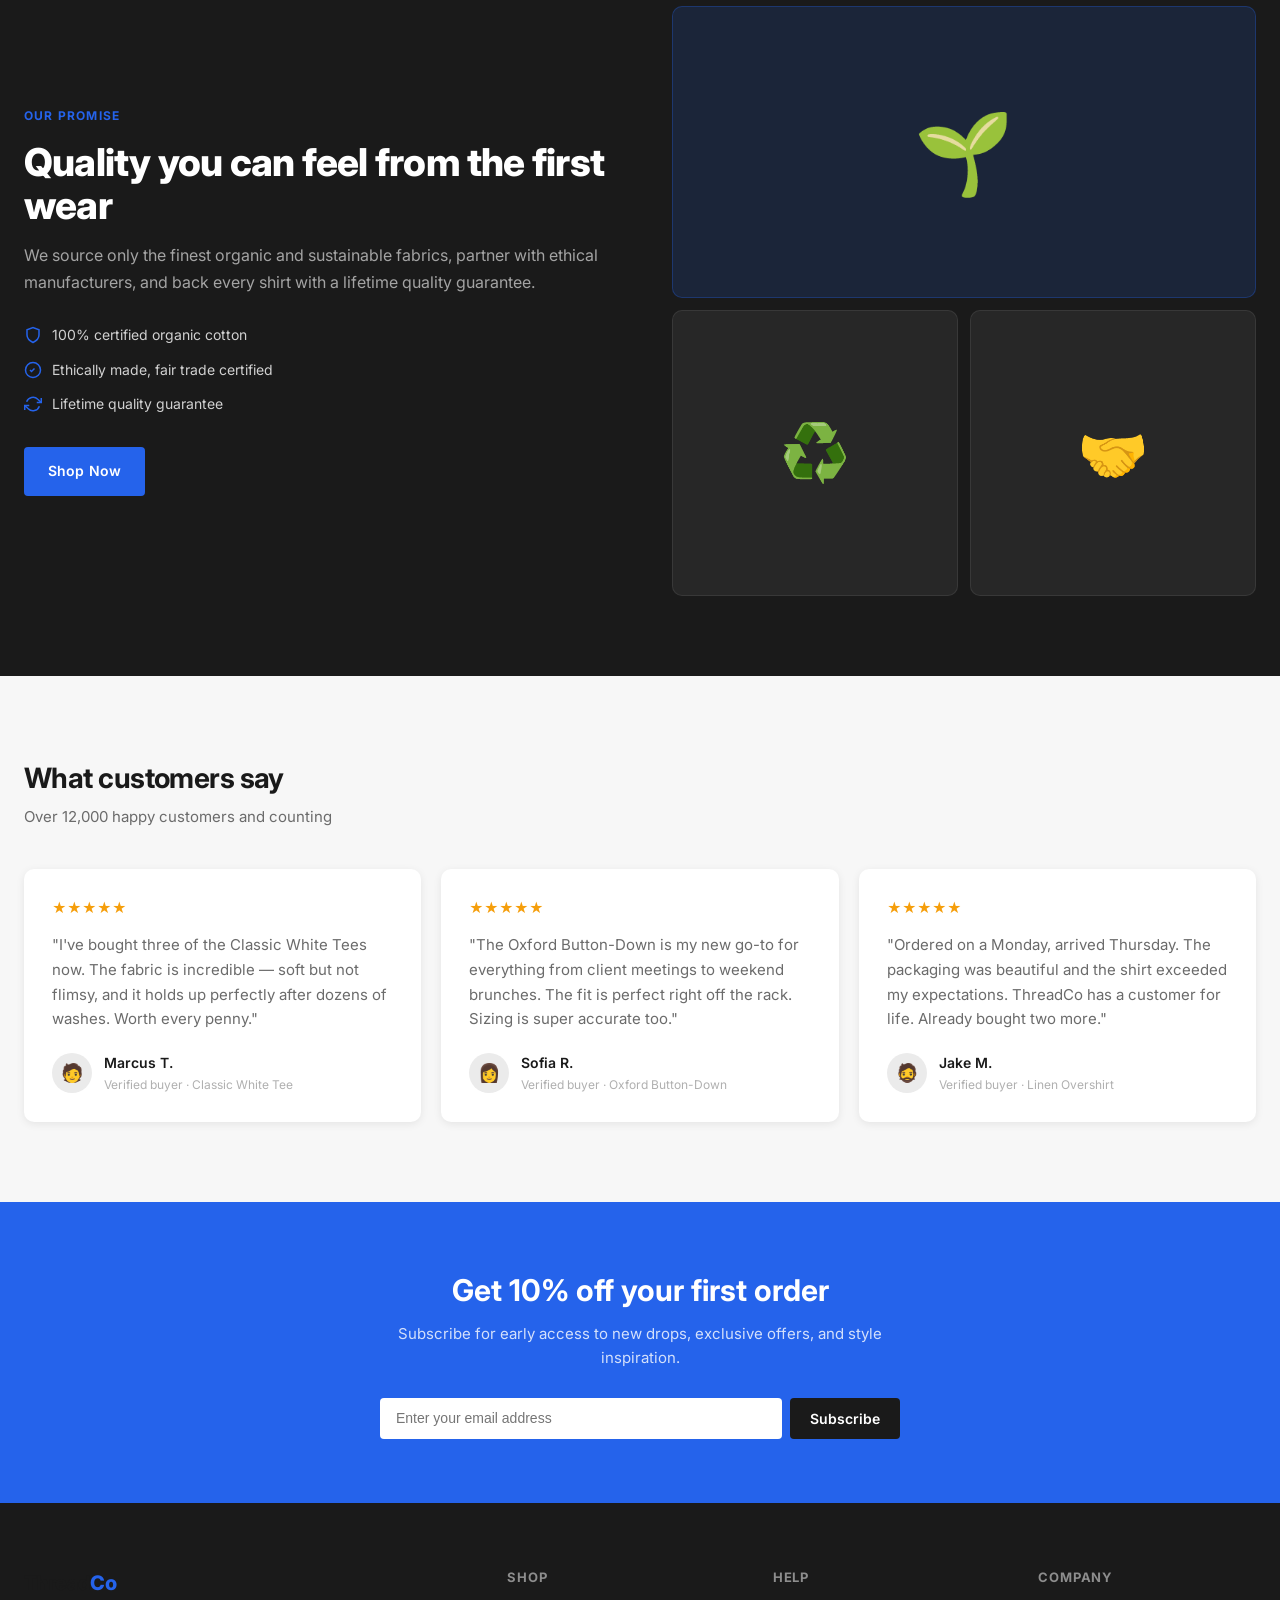
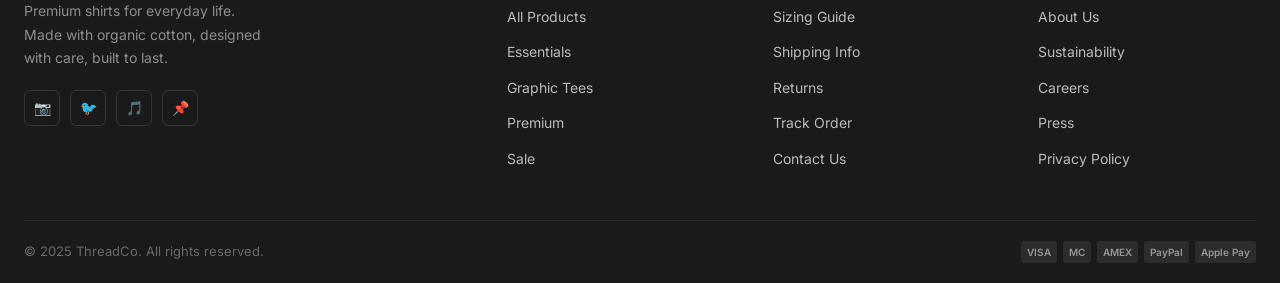
==== commit a3b915eb: "Add real product images, Shopify-style JSON data files - Wire up Unsplash shirt photos on all produc" ====
--- a/index.html
+++ b/index.html
@@ -166,7 +166,7 @@
   <div class="product-grid">
 
     <!-- Product 1 -->
-    <div class="product-card" onclick="location.href='product.html?id=1'">
+    <div class="product-card" data-product-id="1" data-product-title="Classic White Tee" onclick="location.href='product.html?id=1'">
       <div class="product-card-img-wrap">
         <div class="product-placeholder">👕</div>
         <span class="badge badge-hot">Best Seller</span>
@@ -198,7 +198,7 @@
     </div>
 
     <!-- Product 2 -->
-    <div class="product-card" onclick="location.href='product.html?id=2'">
+    <div class="product-card" data-product-id="2" data-product-title="Oxford Button-Down" onclick="location.href='product.html?id=2'">
       <div class="product-card-img-wrap">
         <div class="product-placeholder">🧥</div>
         <span class="badge badge-new">New</span>
@@ -223,7 +223,7 @@
     </div>
 
     <!-- Product 3 -->
-    <div class="product-card" onclick="location.href='product.html?id=3'">
+    <div class="product-card" data-product-id="3" data-product-title="Linen Overshirt" onclick="location.href='product.html?id=3'">
       <div class="product-card-img-wrap">
         <div class="product-placeholder">👔</div>
         <button class="wishlist-btn" onclick="event.stopPropagation(); toggleWishlist(this)" aria-label="Wishlist">
@@ -247,7 +247,7 @@
     </div>
 
     <!-- Product 4 -->
-    <div class="product-card" onclick="location.href='product.html?id=4'">
+    <div class="product-card" data-product-id="4" data-product-title="Vintage Washed Tee" onclick="location.href='product.html?id=4'">
       <div class="product-card-img-wrap">
         <div class="product-placeholder">🎽</div>
         <span class="badge badge-sale">−30%</span>
@@ -325,7 +325,7 @@
   </div>
   <div class="product-grid">
 
-    <div class="product-card" onclick="location.href='product.html?id=5'">
+    <div class="product-card" data-product-id="5" data-product-title="Organic Henley" onclick="location.href='product.html?id=5'">
       <div class="product-card-img-wrap">
         <div class="product-placeholder">🌿</div>
         <span class="badge badge-new">New</span>
@@ -349,7 +349,7 @@
       </div>
     </div>
 
-    <div class="product-card" onclick="location.href='product.html?id=6'">
+    <div class="product-card" data-product-id="6" data-product-title="Band-Style Graphic Tee" onclick="location.href='product.html?id=6'">
       <div class="product-card-img-wrap">
         <div class="product-placeholder">🎸</div>
         <span class="badge badge-new">New</span>
@@ -372,7 +372,7 @@
       </div>
     </div>
 
-    <div class="product-card" onclick="location.href='product.html?id=7'">
+    <div class="product-card" data-product-id="7" data-product-title="Resort Camp Shirt" onclick="location.href='product.html?id=7'">
       <div class="product-card-img-wrap">
         <div class="product-placeholder">🏖️</div>
         <span class="badge badge-new">New</span>
@@ -396,7 +396,7 @@
       </div>
     </div>
 
-    <div class="product-card" onclick="location.href='product.html?id=8'">
+    <div class="product-card" data-product-id="8" data-product-title="Merino Wool Polo" onclick="location.href='product.html?id=8'">
       <div class="product-card-img-wrap">
         <div class="product-placeholder">🖤</div>
         <span class="badge badge-new">New</span>
--- a/css/style.css
+++ b/css/style.css
@@ -294,6 +294,12 @@
   transition: transform 0.4s ease;
 }
 .product-card:hover .product-placeholder { transform: scale(1.05); }
+.product-card-img-wrap img {
+  width: 100%; height: 100%;
+  object-fit: cover;
+  transition: transform 0.4s ease;
+}
+.product-card:hover .product-card-img-wrap img { transform: scale(1.05); }
 .product-card-img-wrap img {
   width: 100%; height: 100%;
   object-fit: cover;
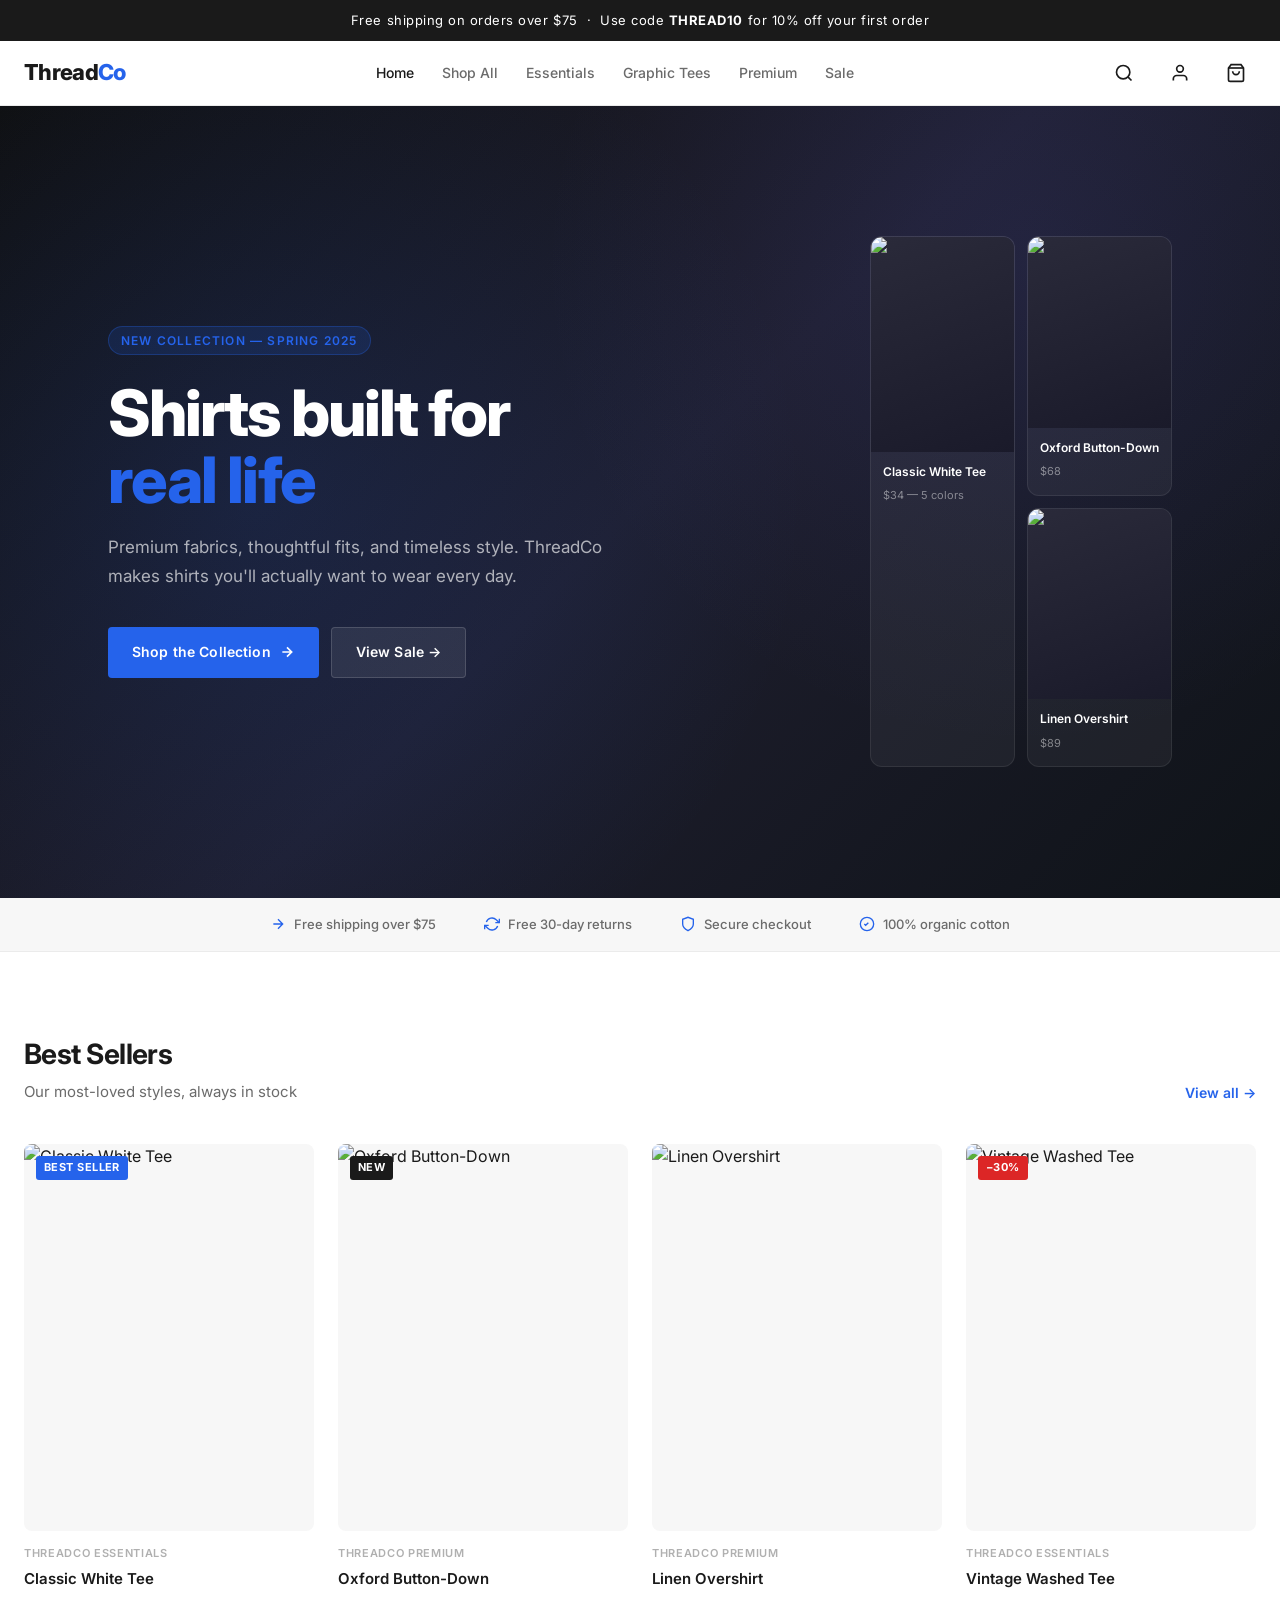
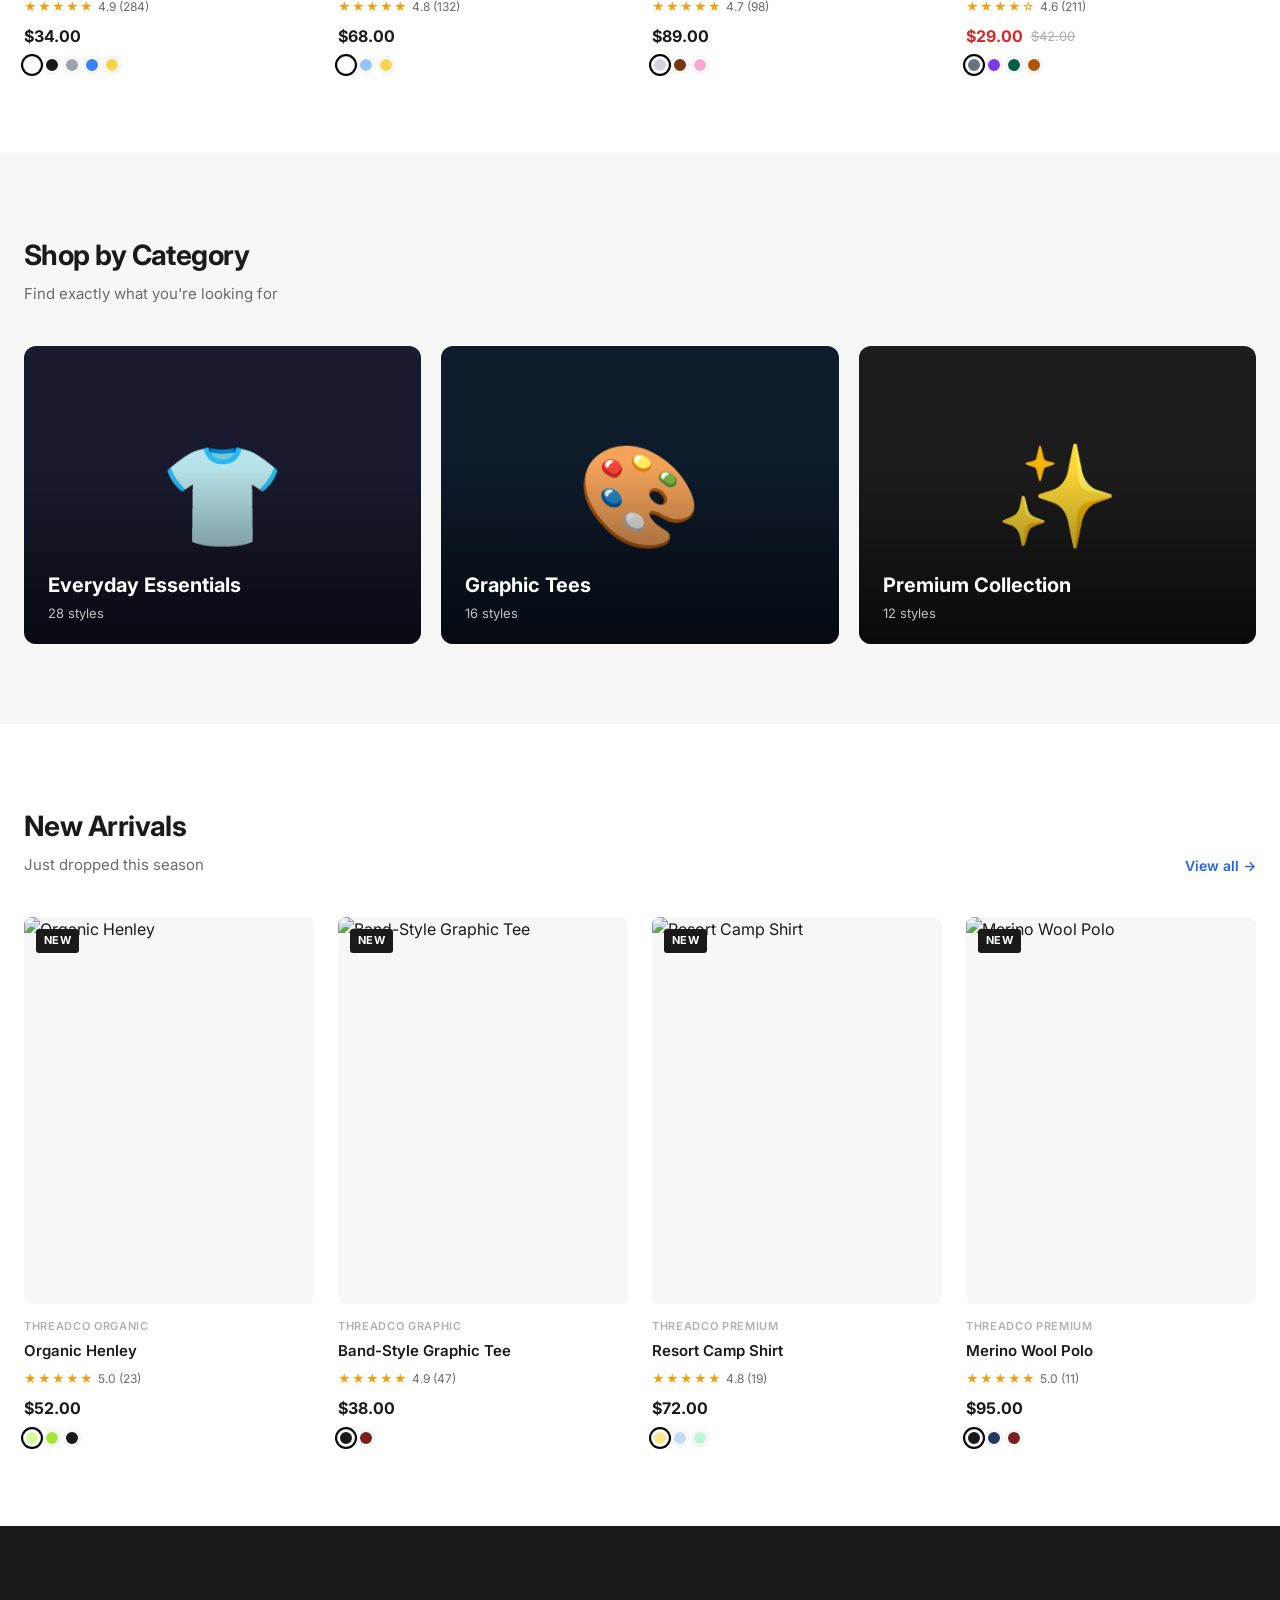
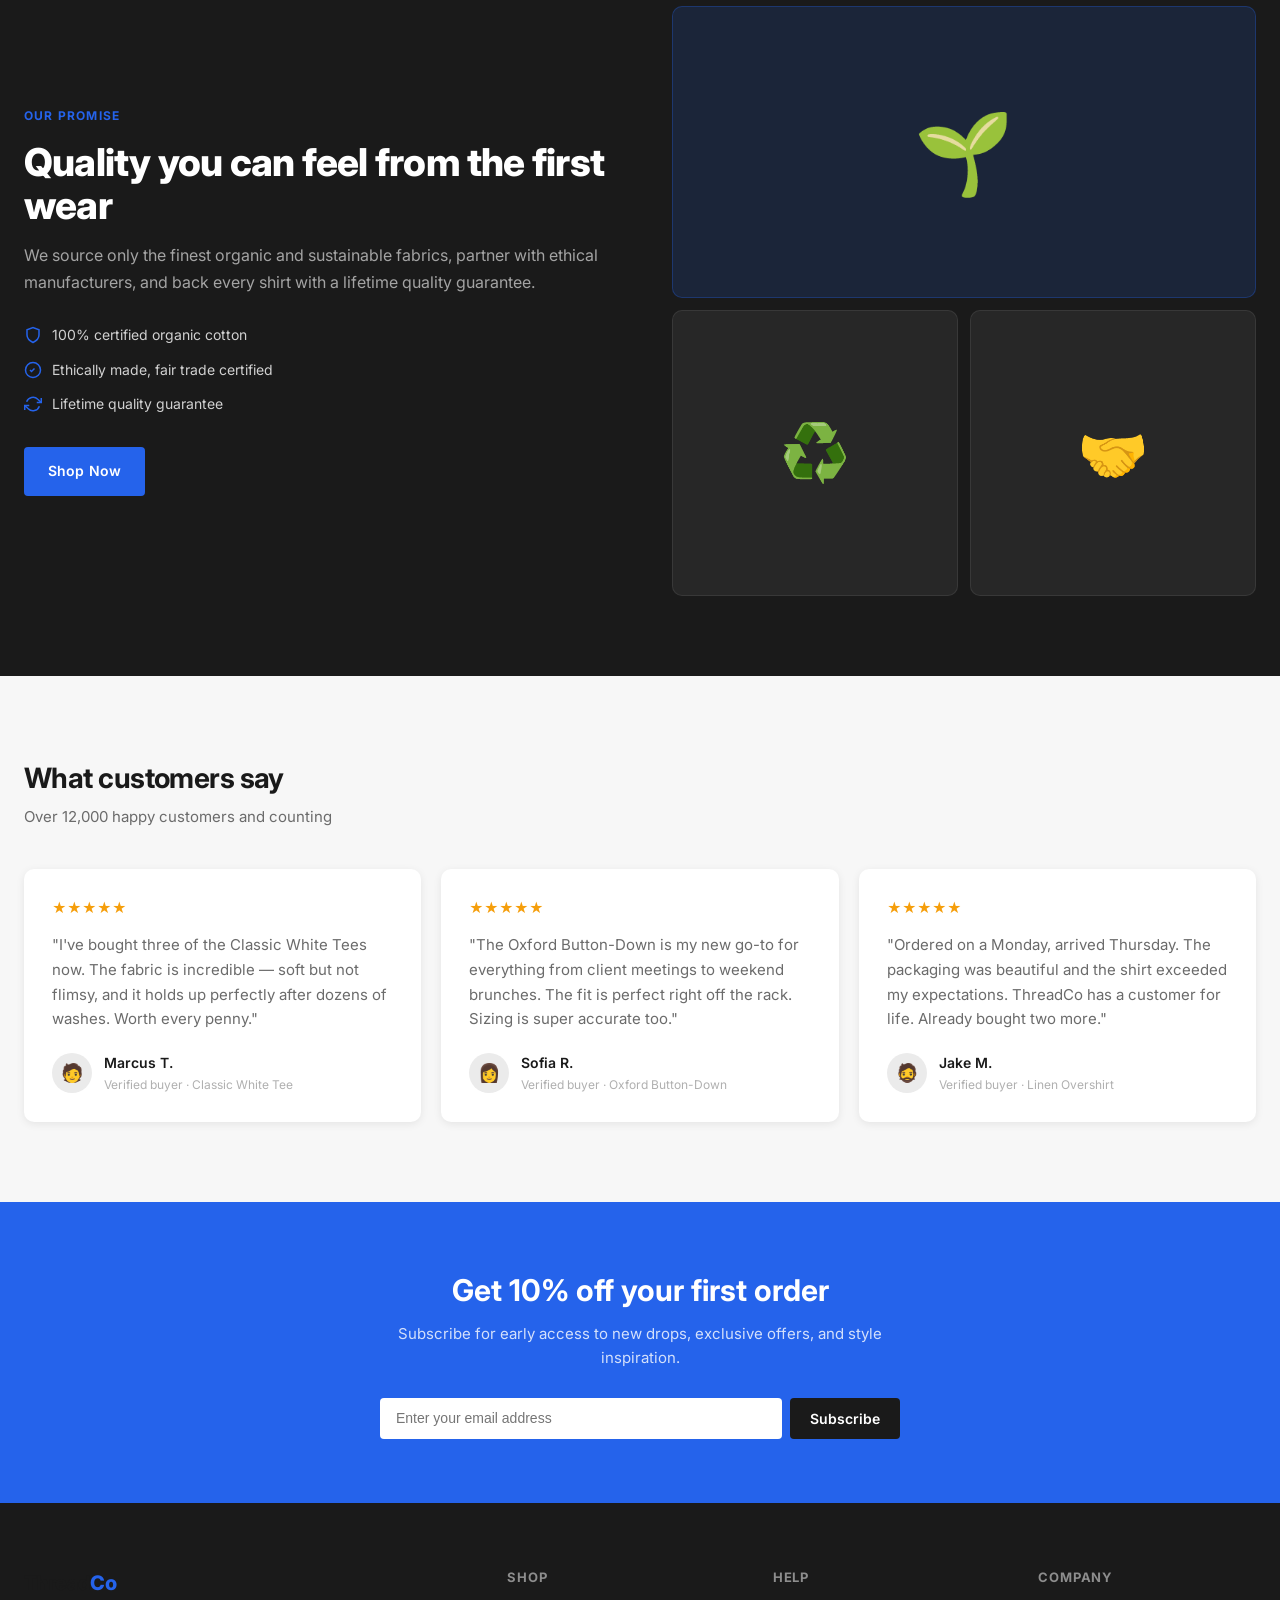
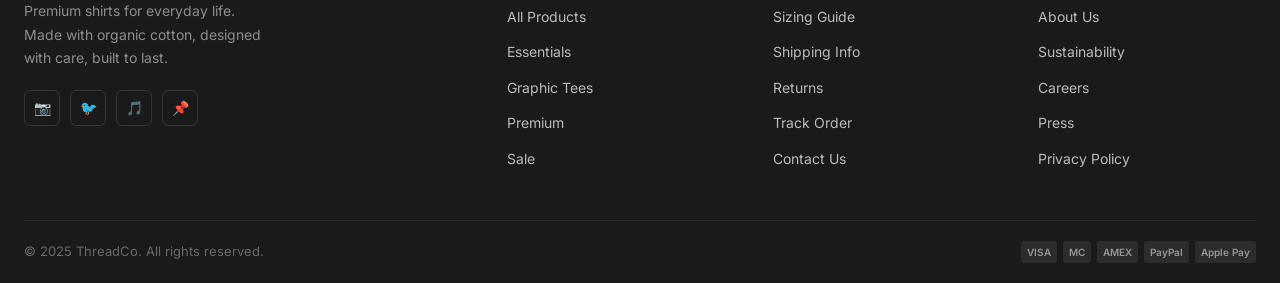
==== commit 01e5378c: "Replace hero emoji with real product photos" ====
--- a/index.html
+++ b/index.html
@@ -108,21 +108,27 @@
     </div>
     <div class="hero-visual">
       <a href="product.html?id=1" class="hero-card">
-        <div class="hero-card-img">👕</div>
+        <div class="hero-card-img" style="font-size:0;padding:0;">
+          <img src="https://images.unsplash.com/photo-1521572163474-6864f9cf17ab?w=480&h=720&fit=crop" alt="Classic White Tee" style="width:100%;height:100%;object-fit:cover;" />
+        </div>
         <div class="hero-card-meta">
           <h4>Classic White Tee</h4>
           <span>$34 — 5 colors</span>
         </div>
       </a>
       <a href="product.html?id=2" class="hero-card">
-        <div class="hero-card-img">🧥</div>
+        <div class="hero-card-img" style="font-size:0;padding:0;">
+          <img src="https://images.unsplash.com/photo-1596755094514-f87e34085b2c?w=480&h=360&fit=crop" alt="Oxford Button-Down" style="width:100%;height:100%;object-fit:cover;" />
+        </div>
         <div class="hero-card-meta">
           <h4>Oxford Button-Down</h4>
           <span>$68</span>
         </div>
       </a>
       <a href="product.html?id=3" class="hero-card">
-        <div class="hero-card-img">👔</div>
+        <div class="hero-card-img" style="font-size:0;padding:0;">
+          <img src="https://images.unsplash.com/photo-1594938298603-c8148c4b4ae3?w=480&h=360&fit=crop" alt="Linen Overshirt" style="width:100%;height:100%;object-fit:cover;" />
+        </div>
         <div class="hero-card-meta">
           <h4>Linen Overshirt</h4>
           <span>$89</span>
